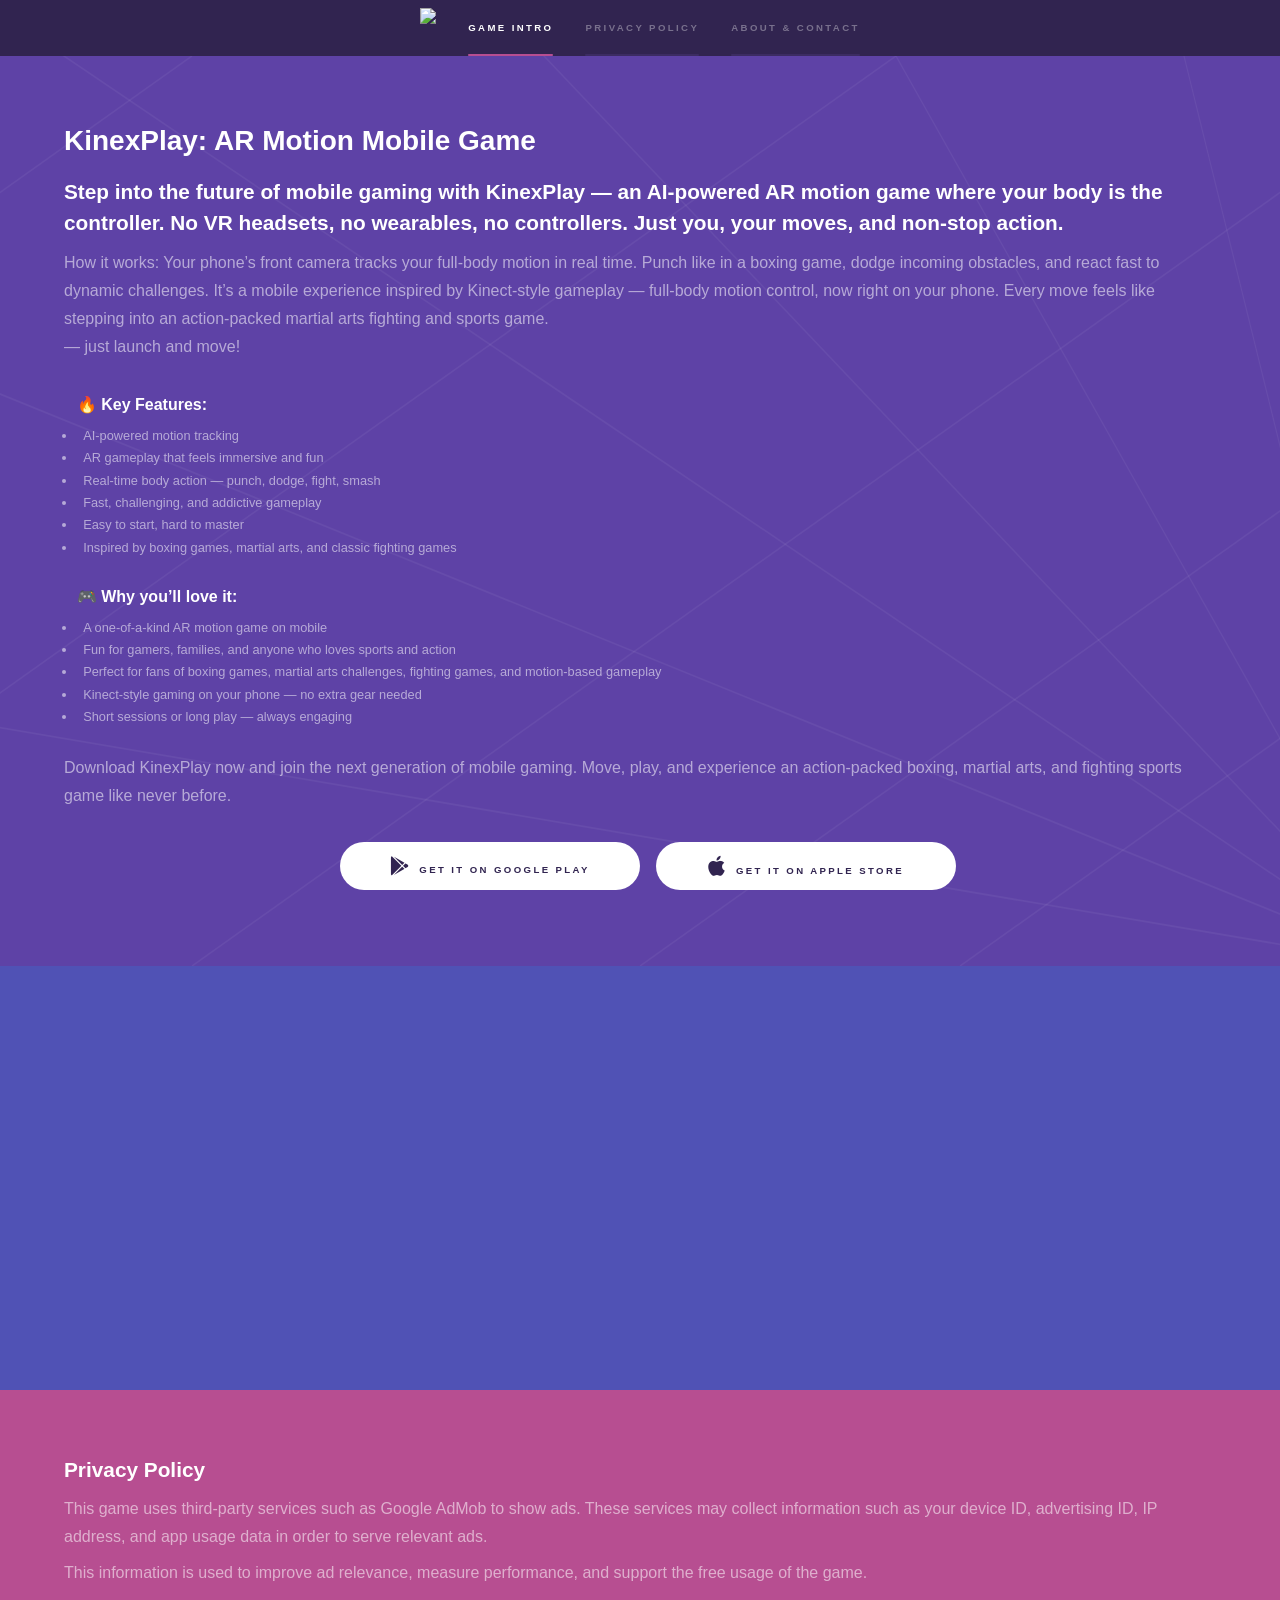
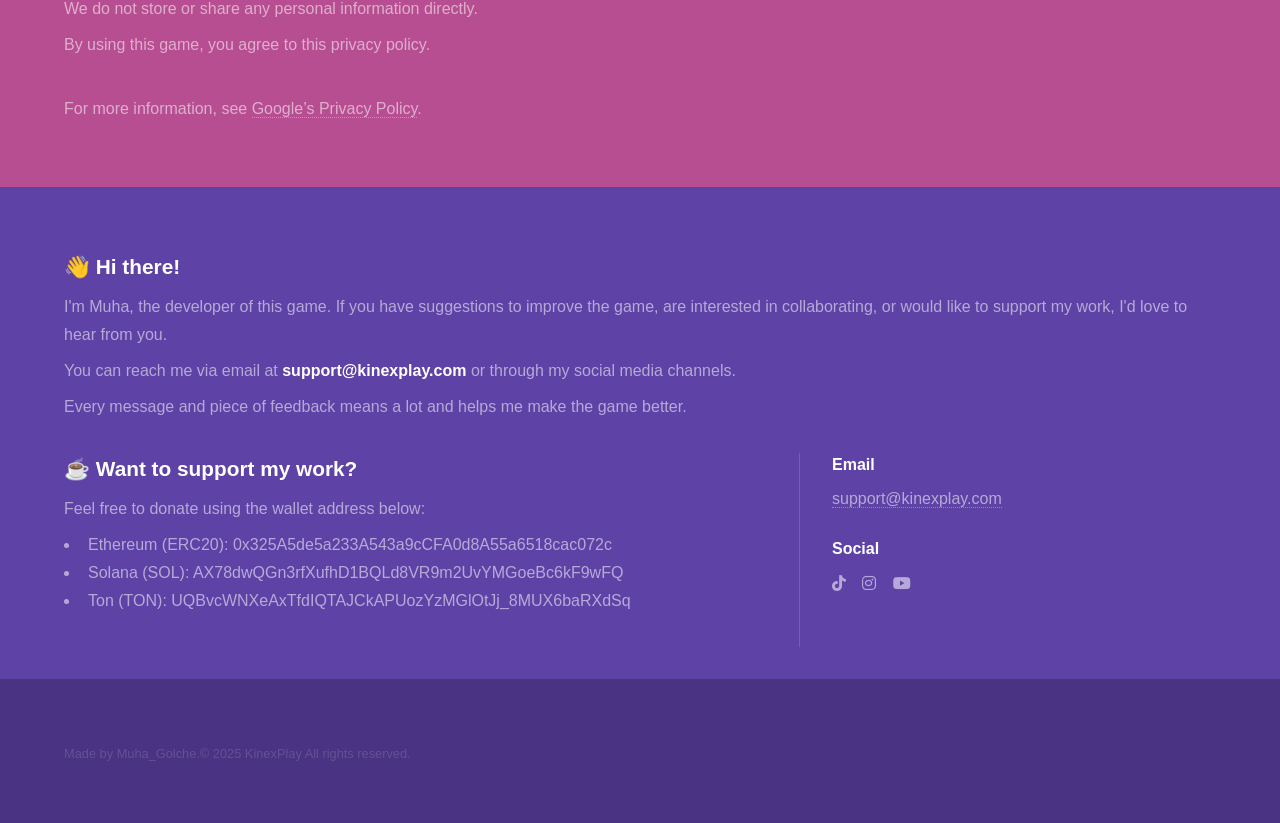
==== index.html @ c081bc47 "Add files via upload" ====
<!DOCTYPE HTML>
<!--
	Hyperspace by HTML5 UP
	html5up.net | @ajlkn
	Free for personal and commercial use under the CCA 3.0 license (html5up.net/license)
-->
<html lang="en-US">
	<head>
		<title>KinexPlay: AR Motion Mobile Game</title>
		 <meta charset="UTF-8" />
    	 <meta name="language" content="en-US" />
		 <link  rel="icon"  type="image/png"  href="./icon-96.png"  sizes="96x96" />
    <meta http-equiv="X-UA-Compatible" content="ie=edge" />
    <link rel="shortcut icon" href="./icon.ico" />
    <link rel="apple-touch-icon" href="./icon-144.png" />
    <meta
      name="viewport"
      content="minimum-scale=1, initial-scale=1, width=device-width, shrink-to-fit=no, maximum-scale=1.0, user-scalable=0"
    />
    <meta name="theme-color" content="#e5a400" />
    <meta name="msapplication-TileColor" content="#e5a400" />
	 
	 <meta name="description" content="Dodge, punch, and sweat! A body-tracking action game powered by your phone’s front camera." />
      
    <link rel="canonical" href="https://kinexplay.com" />
     
    <meta property="og:title" content="KinexPlay" />
    <meta property="og:description" content="Dodge, punch, and sweat! A body-tracking action game powered by your phone’s front camera." />
    <meta property="og:type" content="website" />
    <meta property="og:locale" content="en" />
    <meta property="og:site_name" content="KinexPlay" />
    <meta property="og:url" content="https://kinexplay.com" />
    <meta property="og:image" content="https://kinexplay.com/icon-144.png" />
    <meta name="twitter:card" content="summary" />
    <meta name="twitter:title" content="KinexPlay" />
    <meta name="twitter:description" content="Dodge, punch, and sweat! A body-tracking action game powered by your phone’s front camera." />
    <meta name="twitter:site" content="@kinexplay" />
    <meta name="twitter:image" content="https://kinexplay.com/icon-144.png" />

		<link rel="stylesheet" href="assets/css/main.css?v=333" />
		<noscript><link rel="stylesheet" href="assets/css/noscript.css" /></noscript>
	</head>
	<body>

		<!-- Sidebar -->
			<section id="sidebar">
				<div class="inner">
					<nav>
                    
						<ul>
                        	 <img src="https://kinexplay.com/icon-144.png" style="display:block;margin:8px auto;" />
							<li><a href="#intro">Game Intro</a></li>
							<li><a href="#privacy-policy">Privacy Policy</a></li>
							<li><a href="#contact">About & Contact</a></li>
						</ul>
					</nav>
				</div>
			</section>

		<!-- Wrapper -->
			<div id="wrapper">

				<!-- Intro -->
					<section id="intro" class="wrapper style1 fullscreen">
						<div class="inner">
							<h1>KinexPlay: AR Motion Mobile Game</h1>
							<h2>Step into the future of mobile gaming with KinexPlay — an AI-powered AR motion game where your body is the controller. No VR headsets, no wearables, no controllers. Just you, your moves, and non-stop action.</h2>
							<p>How it works:
Your phone’s front camera tracks your full-body motion in real time. Punch like in a boxing game, dodge incoming obstacles, and react fast to dynamic challenges. It’s a mobile experience inspired by Kinect-style gameplay — full-body motion control, now right on your phone. Every move feels like stepping into an action-packed martial arts fighting and sports game. <br/>— just launch and move!</p>

<ul class="desc">

<h3>🔥 Key Features:</h3>
										<li>AI-powered motion tracking</li>
										<li>AR gameplay that feels immersive and fun</li>
										<li>Real-time body action — punch, dodge, fight, smash</li>
										<li>Fast, challenging, and addictive gameplay</li>

<li>Easy to start, hard to master</li>
<li>Inspired by boxing games, martial arts, and classic fighting games</li>
									</ul>

                        <ul class="desc">

<h3>🎮 Why you’ll love it:</h3>
										<li>A one-of-a-kind AR motion game on mobile</li>
										<li>Fun for gamers, families, and anyone who loves sports and action</li>
										<li>Perfect for fans of boxing games, martial arts challenges, fighting games, and motion-based gameplay</li>
										<li>Kinect-style gaming on your phone — no extra gear needed</li>

<li>Short sessions or long play — always engaging</li>

									</ul>

<p>Download KinexPlay now and join the next generation of mobile gaming. Move, play, and experience an action-packed boxing, martial arts, and fighting sports game like never before.</p>
                        
                        
                        
                        
                        
							<ul class="actions">
								<li><a href="https://play.google.com/store/apps/details?id=com.kinexplay" class="button primary"><span style="font-size:1.2rem" class="icon brands fa-google-play"> </span> Get It On Google Play</a></li>
						
								<li><a href="https://apps.apple.com/app/kinex-play/id6748266180" class="button primary"><span style="font-size:1.4rem" class="icon brands fa-apple"> </span> Get It On Apple Store</a></li>
							</ul>
                        
                        
                         
						</div>
					</section>

				 	<section class="wrapper style2 ">
                     
                    <div class="inner">
                                                 <iframe width="100%" height="auto" style="min-height:300px;height:auto;border-radius:12px;display:block;max-width:570px;margin:auto;" src="https://www.youtube.com/embed/PLejllDkoEE?si=7A54K5AZK3bbK7Y2&amp;start=2" title="YouTube video player" frameborder="0" allow="accelerometer; autoplay; clipboard-write; encrypted-media; gyroscope; picture-in-picture; web-share" referrerpolicy="strict-origin-when-cross-origin" allowfullscreen></iframe>
                    </div>
                     <br/>
                  
					</section>
            
				<!-- privacy-policy -->
					<section id="privacy-policy" class="wrapper style3 ">
						<div class="inner">
							<h2>Privacy Policy</h2>
							<p class="min">This game uses third-party services such as Google AdMob to show ads. These services may collect information such as your device ID, advertising ID, IP address, and app usage data in order to serve relevant ads.</p>
							<p class="min">This information is used to improve ad relevance, measure performance, and support the free usage of the game.</p>
							<p class="min">We do not store or share any personal information directly.</p>
							<p class="min">By using this game, you agree to this privacy policy.</p>
							<br/>
							<p>For more information, see <a target="_blank" href="https://policies.google.com/privacy">Google’s Privacy Policy</a>.</p>
						</div>
					</section>

				<!-- contact -->
					<section id="contact" class="wrapper style1 ">
						<div class="inner">
							<h2>👋 Hi there!</h2>
							<p class="min">I'm Muha, the developer of this game.
								If you have suggestions to improve the game, are interested in collaborating, or would like to support my work, I'd love to hear from you.</p>
						
								<p class="min">You can reach me via email at <b>support@kinexplay.com</b> or through my social media channels.</p>
							
								<p >Every message and piece of feedback means a lot and helps me make the game better.</p>
							
 

						
								<div class="split style1">
								<section>
									<h2>☕ Want to support my work?</h2>
									<p class="min">Feel free to donate using the wallet address below:</p>
									<ul >
										<li style="word-break: break-word">Ethereum (ERC20): 0x325A5de5a233A543a9cCFA0d8A55a6518cac072c</li>
										<li style="word-break: break-word">Solana (SOL): AX78dwQGn3rfXufhD1BQLd8VR9m2UvYMGoeBc6kF9wFQ</li>
										<li style="word-break: break-word">Ton (TON): UQBvcWNXeAxTfdIQTAJCkAPUozYzMGlOtJj_8MUX6baRXdSq</li>
									</ul>
								</section>
								<section>
									<ul class="contact">
										
										<li>
											<h3>Email</h3>
											<a href="mailto:support@kinexplay.com">support@kinexplay.com</a>
										</li>
										
										<li>
											<h3>Social</h3>
											<ul class="icons">
												<li><a href="https://tiktok.com/@kinexplay" class="icon brands fa-tiktok"><span class="label">Tiktok</span></a></li>
												<li><a href="https://instagram.com/kinexplay" class="icon brands fa-instagram"><span class="label">Instagram</span></a></li>
												<li><a href="https://www.youtube.com/@KinexPlayGame" class="icon brands fa-youtube"><span class="label">Youtube</span></a></li>
											</ul>
										</li>
									</ul>
								</section>
							</div>
						</div>
					</section>

			</div>

		<!-- Footer -->
			<footer id="footer" class="wrapper style1-alt">
				<div class="inner">
					<ul class="menu">
						<li>Made by Muha_Golche.&copy; 2025 KinexPlay All rights reserved.</li></li>
					</ul>
				</div>
			</footer>

		<!-- Scripts -->
			<script src="assets/js/jquery.min.js"></script>
			<script src="assets/js/jquery.scrollex.min.js"></script>
			<script src="assets/js/jquery.scrolly.min.js"></script>
			<script src="assets/js/browser.min.js"></script>
			<script src="assets/js/breakpoints.min.js"></script>
			<script src="assets/js/util.js"></script>
			<script src="assets/js/main.js"></script>

	</body>
</html>
---- assets/css/main.css ----
@import url(fontawesome-all.min.css?v=2);

/*
	Hyperspace by HTML5 UP
	html5up.net | @ajlkn
	Free for personal and commercial use under the CCA 3.0 license (html5up.net/license)
*/

html, body, div, span, applet, object,
iframe, h1, h2, h3, h4, h5, h6, p, blockquote,
pre, a, abbr, acronym, address, big, cite,
code, del, dfn, em, img, ins, kbd, q, s, samp,
small, strike, strong, sub, sup, tt, var, b,
u, i, center, dl, dt, dd, ol, ul, li, fieldset,
form, label, legend, table, caption, tbody,
tfoot, thead, tr, th, td, article, aside,
canvas, details, embed, figure, figcaption,
footer, header, hgroup, menu, nav, output, ruby,
section, summary, time, mark, audio, video {
	margin: 0;
	padding: 0;
	border: 0;
	font-size: 100%;
	font: inherit;
	vertical-align: baseline;}

article, aside, details, figcaption, figure,
footer, header, hgroup, menu, nav, section {
	display: block;}

body {
	line-height: 1;
}

ol, ul {
	list-style: none;
}
blockquote, q {
	quotes: none;
}

	blockquote:before, blockquote:after, q:before, q:after {
		content: '';
		content: none;
	}

table {
	border-collapse: collapse;
	border-spacing: 0;
}

body {
	-webkit-text-size-adjust: none;
}

mark {
	background-color: transparent;
	color: inherit;
}

input::-moz-focus-inner {
	border: 0;
	padding: 0;
}

input, select, textarea {
	-moz-appearance: none;
	-webkit-appearance: none;
	-ms-appearance: none;
	appearance: none;
}

/* Basic */

	@-ms-viewport {
		width: device-width;
	}

	body {
		-ms-overflow-style: scrollbar;
	}

	@media screen and (max-width: 480px) {

		html, body {
			min-width: 320px;
		}

	}

	html {
		box-sizing: border-box;
	}

	*, *:before, *:after {
		box-sizing: inherit;
	}

	body {
		background: #312450;
	}

		body.is-preload *, body.is-preload *:before, body.is-preload *:after {
			-moz-animation: none !important;
			-webkit-animation: none !important;
			-ms-animation: none !important;
			animation: none !important;
			-moz-transition: none !important;
			-webkit-transition: none !important;
			-ms-transition: none !important;
			transition: none !important;
		}

/* Type */

	body, input, select, textarea {
		color: rgba(255, 255, 255, 0.55);
		font-family: Arial, Helvetica, sans-serif;
		font-size: 16.5pt;
		font-weight: normal;
		line-height: 1.75;
	}

    .desc {
        font-size: .8rem;
    }

		@media screen and (max-width: 1680px) {

			body, input, select, textarea {
				font-size: 13pt;
			}

		}

		@media screen and (max-width: 1280px) {

			body, input, select, textarea {
				font-size: 12pt;
			}

		}

		@media screen and (max-width: 360px) {

			body, input, select, textarea {
				font-size: 11pt;
			}

		}

	a {
		-moz-transition: color 0.2s ease, border-bottom-color 0.2s ease;
		-webkit-transition: color 0.2s ease, border-bottom-color 0.2s ease;
		-ms-transition: color 0.2s ease, border-bottom-color 0.2s ease;
		transition: color 0.2s ease, border-bottom-color 0.2s ease;
		border-bottom: dotted 1px rgba(255, 255, 255, 0.35);
		color: inherit;
		text-decoration: none;
	}

		a:hover {
			border-bottom-color: transparent;
			color: #ffffff;
		}

	strong, b {
		color: #ffffff;
		font-weight: bold;
	}

	em, i {
		font-style: italic;
	}

	p {
		margin: 0 0 2em 0;
	}
	.min {
		margin: 0 0 0.5em 0 !important;
	}
	h1, h2, h3, h4, h5, h6 {
		color: #ffffff;
		font-weight: bold;
		line-height: 1.5;
		margin: 0 0 0.5em 0;
	}

		h1 a, h2 a, h3 a, h4 a, h5 a, h6 a {
			color: inherit;
			text-decoration: none;
		}

	h1 {
		font-size: 1.75rem;
	}

		h1.major {
			margin: 0 0 1.3em 0;
			position: relative;
			padding-bottom: 0.35em;
		}

			h1.major:after {
				background-image: -moz-linear-gradient(to right, #5e42a6, #b74e91);
				background-image: -webkit-linear-gradient(to right, #5e42a6, #b74e91);
				background-image: -ms-linear-gradient(to right, #5e42a6, #b74e91);
				background-image: linear-gradient(to right, #5e42a6, #b74e91);
				-moz-transition: max-width 0.2s ease;
				-webkit-transition: max-width 0.2s ease;
				-ms-transition: max-width 0.2s ease;
				transition: max-width 0.2s ease;
				border-radius: 0.2em;
				bottom: 0;
				content: '';
				height: 0.05em;
				position: absolute;
				right: 0;
				width: 100%;
			}

	h2 {
		font-size: 1.3rem;
	}

	h3 {
		font-size: 1rem;
	}

	h4 {
		font-size: 1rem;
	}

	h5 {
		font-size: 0.8rem;
	}

	h6 {
		font-size: 0.6rem;
	}

	@media screen and (max-width: 736px) {

		h1 {
			font-size: 1.5rem;
		}

		h2 {
			font-size: 1.1rem;
		}

		h3 {
			font-size: 1rem;
		}

		h4 {
			font-size: 0.8rem;
		}

		h5 {
			font-size: 0.6rem;
		}

		h6 {
			font-size: 0.6rem;
		}

	}

	sub {
		font-size: 0.8em;
		position: relative;
		top: 0.5em;
	}

	sup {
		font-size: 0.8em;
		position: relative;
		top: -0.5em;
	}

	blockquote {
		border-left: solid 4px rgba(255, 255, 255, 0.15);
		font-style: italic;
		margin: 0 0 2em 0;
		padding: 0.5em 0 0.5em 2em;
	}

	code {
		background: rgba(255, 255, 255, 0.05);
		border-radius: 0.25em;
		border: solid 1px rgba(255, 255, 255, 0.15);
		font-family: "Courier New", monospace;
		font-size: 0.9em;
		margin: 0 0.25em;
		padding: 0.25em 0.65em;
	}

	pre {
		-webkit-overflow-scrolling: touch;
		font-family: "Courier New", monospace;
		font-size: 0.9em;
		margin: 0 0 2em 0;
	}

		pre code {
			display: block;
			line-height: 1.75em;
			padding: 1em 1.5em;
			overflow-x: auto;
		}

	hr {
		border: 0;
		border-bottom: solid 1px rgba(255, 255, 255, 0.15);
		margin: 2em 0;
	}

		hr.major {
			margin: 3em 0;
		}

	.align-left {
		text-align: left;
	}

	.align-center {
		text-align: center;
	}

	.align-right {
		text-align: right;
	}

/* Row */

	.row {
		display: flex;
		flex-wrap: wrap;
		box-sizing: border-box;
		align-items: stretch;
	}

		.row > * {
			box-sizing: border-box;
		}

		.row.gtr-uniform > * > :last-child {
			margin-bottom: 0;
		}

		.row.aln-left {
			justify-content: flex-start;
		}

		.row.aln-center {
			justify-content: center;
		}

		.row.aln-right {
			justify-content: flex-end;
		}

		.row.aln-top {
			align-items: flex-start;
		}

		.row.aln-middle {
			align-items: center;
		}

		.row.aln-bottom {
			align-items: flex-end;
		}

		.row > .imp {
			order: -1;
		}

		.row > .col-1 {
			width: 8.33333%;
		}

		.row > .off-1 {
			margin-left: 8.33333%;
		}

		.row > .col-2 {
			width: 16.66667%;
		}

		.row > .off-2 {
			margin-left: 16.66667%;
		}

		.row > .col-3 {
			width: 25%;
		}

		.row > .off-3 {
			margin-left: 25%;
		}

		.row > .col-4 {
			width: 33.33333%;
		}

		.row > .off-4 {
			margin-left: 33.33333%;
		}

		.row > .col-5 {
			width: 41.66667%;
		}

		.row > .off-5 {
			margin-left: 41.66667%;
		}

		.row > .col-6 {
			width: 50%;
		}

		.row > .off-6 {
			margin-left: 50%;
		}

		.row > .col-7 {
			width: 58.33333%;
		}

		.row > .off-7 {
			margin-left: 58.33333%;
		}

		.row > .col-8 {
			width: 66.66667%;
		}

		.row > .off-8 {
			margin-left: 66.66667%;
		}

		.row > .col-9 {
			width: 75%;
		}

		.row > .off-9 {
			margin-left: 75%;
		}

		.row > .col-10 {
			width: 83.33333%;
		}

		.row > .off-10 {
			margin-left: 83.33333%;
		}

		.row > .col-11 {
			width: 91.66667%;
		}

		.row > .off-11 {
			margin-left: 91.66667%;
		}

		.row > .col-12 {
			width: 100%;
		}

		.row > .off-12 {
			margin-left: 100%;
		}

		.row.gtr-0 {
			margin-top: 0;
			margin-left: 0em;
		}

			.row.gtr-0 > * {
				padding: 0 0 0 0em;
			}

			.row.gtr-0.gtr-uniform {
				margin-top: 0em;
			}

				.row.gtr-0.gtr-uniform > * {
					padding-top: 0em;
				}

		.row.gtr-25 {
			margin-top: 0;
			margin-left: -0.375em;
		}

			.row.gtr-25 > * {
				padding: 0 0 0 0.375em;
			}

			.row.gtr-25.gtr-uniform {
				margin-top: -0.375em;
			}

				.row.gtr-25.gtr-uniform > * {
					padding-top: 0.375em;
				}

		.row.gtr-50 {
			margin-top: 0;
			margin-left: -0.75em;
		}

			.row.gtr-50 > * {
				padding: 0 0 0 0.75em;
			}

			.row.gtr-50.gtr-uniform {
				margin-top: -0.75em;
			}

				.row.gtr-50.gtr-uniform > * {
					padding-top: 0.75em;
				}

		.row {
			margin-top: 0;
			margin-left: -1.5em;
		}

			.row > * {
				padding: 0 0 0 1.5em;
			}

			.row.gtr-uniform {
				margin-top: -1.5em;
			}

				.row.gtr-uniform > * {
					padding-top: 1.5em;
				}

		.row.gtr-150 {
			margin-top: 0;
			margin-left: -2.25em;
		}

			.row.gtr-150 > * {
				padding: 0 0 0 2.25em;
			}

			.row.gtr-150.gtr-uniform {
				margin-top: -2.25em;
			}

				.row.gtr-150.gtr-uniform > * {
					padding-top: 2.25em;
				}

		.row.gtr-200 {
			margin-top: 0;
			margin-left: -3em;
		}

			.row.gtr-200 > * {
				padding: 0 0 0 3em;
			}

			.row.gtr-200.gtr-uniform {
				margin-top: -3em;
			}

				.row.gtr-200.gtr-uniform > * {
					padding-top: 3em;
				}

		@media screen and (max-width: 1680px) {

			.row {
				display: flex;
				flex-wrap: wrap;
				box-sizing: border-box;
				align-items: stretch;
			}

				.row > * {
					box-sizing: border-box;
				}

				.row.gtr-uniform > * > :last-child {
					margin-bottom: 0;
				}

				.row.aln-left {
					justify-content: flex-start;
				}

				.row.aln-center {
					justify-content: center;
				}

				.row.aln-right {
					justify-content: flex-end;
				}

				.row.aln-top {
					align-items: flex-start;
				}

				.row.aln-middle {
					align-items: center;
				}

				.row.aln-bottom {
					align-items: flex-end;
				}

				.row > .imp-xlarge {
					order: -1;
				}

				.row > .col-1-xlarge {
					width: 8.33333%;
				}

				.row > .off-1-xlarge {
					margin-left: 8.33333%;
				}

				.row > .col-2-xlarge {
					width: 16.66667%;
				}

				.row > .off-2-xlarge {
					margin-left: 16.66667%;
				}

				.row > .col-3-xlarge {
					width: 25%;
				}

				.row > .off-3-xlarge {
					margin-left: 25%;
				}

				.row > .col-4-xlarge {
					width: 33.33333%;
				}

				.row > .off-4-xlarge {
					margin-left: 33.33333%;
				}

				.row > .col-5-xlarge {
					width: 41.66667%;
				}

				.row > .off-5-xlarge {
					margin-left: 41.66667%;
				}

				.row > .col-6-xlarge {
					width: 50%;
				}

				.row > .off-6-xlarge {
					margin-left: 50%;
				}

				.row > .col-7-xlarge {
					width: 58.33333%;
				}

				.row > .off-7-xlarge {
					margin-left: 58.33333%;
				}

				.row > .col-8-xlarge {
					width: 66.66667%;
				}

				.row > .off-8-xlarge {
					margin-left: 66.66667%;
				}

				.row > .col-9-xlarge {
					width: 75%;
				}

				.row > .off-9-xlarge {
					margin-left: 75%;
				}

				.row > .col-10-xlarge {
					width: 83.33333%;
				}

				.row > .off-10-xlarge {
					margin-left: 83.33333%;
				}

				.row > .col-11-xlarge {
					width: 91.66667%;
				}

				.row > .off-11-xlarge {
					margin-left: 91.66667%;
				}

				.row > .col-12-xlarge {
					width: 100%;
				}

				.row > .off-12-xlarge {
					margin-left: 100%;
				}

				.row.gtr-0 {
					margin-top: 0;
					margin-left: 0em;
				}

					.row.gtr-0 > * {
						padding: 0 0 0 0em;
					}

					.row.gtr-0.gtr-uniform {
						margin-top: 0em;
					}

						.row.gtr-0.gtr-uniform > * {
							padding-top: 0em;
						}

				.row.gtr-25 {
					margin-top: 0;
					margin-left: -0.375em;
				}

					.row.gtr-25 > * {
						padding: 0 0 0 0.375em;
					}

					.row.gtr-25.gtr-uniform {
						margin-top: -0.375em;
					}

						.row.gtr-25.gtr-uniform > * {
							padding-top: 0.375em;
						}

				.row.gtr-50 {
					margin-top: 0;
					margin-left: -0.75em;
				}

					.row.gtr-50 > * {
						padding: 0 0 0 0.75em;
					}

					.row.gtr-50.gtr-uniform {
						margin-top: -0.75em;
					}

						.row.gtr-50.gtr-uniform > * {
							padding-top: 0.75em;
						}

				.row {
					margin-top: 0;
					margin-left: -1.5em;
				}

					.row > * {
						padding: 0 0 0 1.5em;
					}

					.row.gtr-uniform {
						margin-top: -1.5em;
					}

						.row.gtr-uniform > * {
							padding-top: 1.5em;
						}

				.row.gtr-150 {
					margin-top: 0;
					margin-left: -2.25em;
				}

					.row.gtr-150 > * {
						padding: 0 0 0 2.25em;
					}

					.row.gtr-150.gtr-uniform {
						margin-top: -2.25em;
					}

						.row.gtr-150.gtr-uniform > * {
							padding-top: 2.25em;
						}

				.row.gtr-200 {
					margin-top: 0;
					margin-left: -3em;
				}

					.row.gtr-200 > * {
						padding: 0 0 0 3em;
					}

					.row.gtr-200.gtr-uniform {
						margin-top: -3em;
					}

						.row.gtr-200.gtr-uniform > * {
							padding-top: 3em;
						}

		}

		@media screen and (max-width: 1280px) {

			.row {
				display: flex;
				flex-wrap: wrap;
				box-sizing: border-box;
				align-items: stretch;
			}

				.row > * {
					box-sizing: border-box;
				}

				.row.gtr-uniform > * > :last-child {
					margin-bottom: 0;
				}

				.row.aln-left {
					justify-content: flex-start;
				}

				.row.aln-center {
					justify-content: center;
				}

				.row.aln-right {
					justify-content: flex-end;
				}

				.row.aln-top {
					align-items: flex-start;
				}

				.row.aln-middle {
					align-items: center;
				}

				.row.aln-bottom {
					align-items: flex-end;
				}

				.row > .imp-large {
					order: -1;
				}

				.row > .col-1-large {
					width: 8.33333%;
				}

				.row > .off-1-large {
					margin-left: 8.33333%;
				}

				.row > .col-2-large {
					width: 16.66667%;
				}

				.row > .off-2-large {
					margin-left: 16.66667%;
				}

				.row > .col-3-large {
					width: 25%;
				}

				.row > .off-3-large {
					margin-left: 25%;
				}

				.row > .col-4-large {
					width: 33.33333%;
				}

				.row > .off-4-large {
					margin-left: 33.33333%;
				}

				.row > .col-5-large {
					width: 41.66667%;
				}

				.row > .off-5-large {
					margin-left: 41.66667%;
				}

				.row > .col-6-large {
					width: 50%;
				}

				.row > .off-6-large {
					margin-left: 50%;
				}

				.row > .col-7-large {
					width: 58.33333%;
				}

				.row > .off-7-large {
					margin-left: 58.33333%;
				}

				.row > .col-8-large {
					width: 66.66667%;
				}

				.row > .off-8-large {
					margin-left: 66.66667%;
				}

				.row > .col-9-large {
					width: 75%;
				}

				.row > .off-9-large {
					margin-left: 75%;
				}

				.row > .col-10-large {
					width: 83.33333%;
				}

				.row > .off-10-large {
					margin-left: 83.33333%;
				}

				.row > .col-11-large {
					width: 91.66667%;
				}

				.row > .off-11-large {
					margin-left: 91.66667%;
				}

				.row > .col-12-large {
					width: 100%;
				}

				.row > .off-12-large {
					margin-left: 100%;
				}

				.row.gtr-0 {
					margin-top: 0;
					margin-left: 0em;
				}

					.row.gtr-0 > * {
						padding: 0 0 0 0em;
					}

					.row.gtr-0.gtr-uniform {
						margin-top: 0em;
					}

						.row.gtr-0.gtr-uniform > * {
							padding-top: 0em;
						}

				.row.gtr-25 {
					margin-top: 0;
					margin-left: -0.375em;
				}

					.row.gtr-25 > * {
						padding: 0 0 0 0.375em;
					}

					.row.gtr-25.gtr-uniform {
						margin-top: -0.375em;
					}

						.row.gtr-25.gtr-uniform > * {
							padding-top: 0.375em;
						}

				.row.gtr-50 {
					margin-top: 0;
					margin-left: -0.75em;
				}

					.row.gtr-50 > * {
						padding: 0 0 0 0.75em;
					}

					.row.gtr-50.gtr-uniform {
						margin-top: -0.75em;
					}

						.row.gtr-50.gtr-uniform > * {
							padding-top: 0.75em;
						}

				.row {
					margin-top: 0;
					margin-left: -1.5em;
				}

					.row > * {
						padding: 0 0 0 1.5em;
					}

					.row.gtr-uniform {
						margin-top: -1.5em;
					}

						.row.gtr-uniform > * {
							padding-top: 1.5em;
						}

				.row.gtr-150 {
					margin-top: 0;
					margin-left: -2.25em;
				}

					.row.gtr-150 > * {
						padding: 0 0 0 2.25em;
					}

					.row.gtr-150.gtr-uniform {
						margin-top: -2.25em;
					}

						.row.gtr-150.gtr-uniform > * {
							padding-top: 2.25em;
						}

				.row.gtr-200 {
					margin-top: 0;
					margin-left: -3em;
				}

					.row.gtr-200 > * {
						padding: 0 0 0 3em;
					}

					.row.gtr-200.gtr-uniform {
						margin-top: -3em;
					}

						.row.gtr-200.gtr-uniform > * {
							padding-top: 3em;
						}

		}

		@media screen and (max-width: 980px) {

			.row {
				display: flex;
				flex-wrap: wrap;
				box-sizing: border-box;
				align-items: stretch;
			}

				.row > * {
					box-sizing: border-box;
				}

				.row.gtr-uniform > * > :last-child {
					margin-bottom: 0;
				}

				.row.aln-left {
					justify-content: flex-start;
				}

				.row.aln-center {
					justify-content: center;
				}

				.row.aln-right {
					justify-content: flex-end;
				}

				.row.aln-top {
					align-items: flex-start;
				}

				.row.aln-middle {
					align-items: center;
				}

				.row.aln-bottom {
					align-items: flex-end;
				}

				.row > .imp-medium {
					order: -1;
				}

				.row > .col-1-medium {
					width: 8.33333%;
				}

				.row > .off-1-medium {
					margin-left: 8.33333%;
				}

				.row > .col-2-medium {
					width: 16.66667%;
				}

				.row > .off-2-medium {
					margin-left: 16.66667%;
				}

				.row > .col-3-medium {
					width: 25%;
				}

				.row > .off-3-medium {
					margin-left: 25%;
				}

				.row > .col-4-medium {
					width: 33.33333%;
				}

				.row > .off-4-medium {
					margin-left: 33.33333%;
				}

				.row > .col-5-medium {
					width: 41.66667%;
				}

				.row > .off-5-medium {
					margin-left: 41.66667%;
				}

				.row > .col-6-medium {
					width: 50%;
				}

				.row > .off-6-medium {
					margin-left: 50%;
				}

				.row > .col-7-medium {
					width: 58.33333%;
				}

				.row > .off-7-medium {
					margin-left: 58.33333%;
				}

				.row > .col-8-medium {
					width: 66.66667%;
				}

				.row > .off-8-medium {
					margin-left: 66.66667%;
				}

				.row > .col-9-medium {
					width: 75%;
				}

				.row > .off-9-medium {
					margin-left: 75%;
				}

				.row > .col-10-medium {
					width: 83.33333%;
				}

				.row > .off-10-medium {
					margin-left: 83.33333%;
				}

				.row > .col-11-medium {
					width: 91.66667%;
				}

				.row > .off-11-medium {
					margin-left: 91.66667%;
				}

				.row > .col-12-medium {
					width: 100%;
				}

				.row > .off-12-medium {
					margin-left: 100%;
				}

				.row.gtr-0 {
					margin-top: 0;
					margin-left: 0em;
				}

					.row.gtr-0 > * {
						padding: 0 0 0 0em;
					}

					.row.gtr-0.gtr-uniform {
						margin-top: 0em;
					}

						.row.gtr-0.gtr-uniform > * {
							padding-top: 0em;
						}

				.row.gtr-25 {
					margin-top: 0;
					margin-left: -0.375em;
				}

					.row.gtr-25 > * {
						padding: 0 0 0 0.375em;
					}

					.row.gtr-25.gtr-uniform {
						margin-top: -0.375em;
					}

						.row.gtr-25.gtr-uniform > * {
							padding-top: 0.375em;
						}

				.row.gtr-50 {
					margin-top: 0;
					margin-left: -0.75em;
				}

					.row.gtr-50 > * {
						padding: 0 0 0 0.75em;
					}

					.row.gtr-50.gtr-uniform {
						margin-top: -0.75em;
					}

						.row.gtr-50.gtr-uniform > * {
							padding-top: 0.75em;
						}

				.row {
					margin-top: 0;
					margin-left: -1.5em;
				}

					.row > * {
						padding: 0 0 0 1.5em;
					}

					.row.gtr-uniform {
						margin-top: -1.5em;
					}

						.row.gtr-uniform > * {
							padding-top: 1.5em;
						}

				.row.gtr-150 {
					margin-top: 0;
					margin-left: -2.25em;
				}

					.row.gtr-150 > * {
						padding: 0 0 0 2.25em;
					}

					.row.gtr-150.gtr-uniform {
						margin-top: -2.25em;
					}

						.row.gtr-150.gtr-uniform > * {
							padding-top: 2.25em;
						}

				.row.gtr-200 {
					margin-top: 0;
					margin-left: -3em;
				}

					.row.gtr-200 > * {
						padding: 0 0 0 3em;
					}

					.row.gtr-200.gtr-uniform {
						margin-top: -3em;
					}

						.row.gtr-200.gtr-uniform > * {
							padding-top: 3em;
						}

		}

		@media screen and (max-width: 736px) {

			.row {
				display: flex;
				flex-wrap: wrap;
				box-sizing: border-box;
				align-items: stretch;
			}

				.row > * {
					box-sizing: border-box;
				}

				.row.gtr-uniform > * > :last-child {
					margin-bottom: 0;
				}

				.row.aln-left {
					justify-content: flex-start;
				}

				.row.aln-center {
					justify-content: center;
				}

				.row.aln-right {
					justify-content: flex-end;
				}

				.row.aln-top {
					align-items: flex-start;
				}

				.row.aln-middle {
					align-items: center;
				}

				.row.aln-bottom {
					align-items: flex-end;
				}

				.row > .imp-small {
					order: -1;
				}

				.row > .col-1-small {
					width: 8.33333%;
				}

				.row > .off-1-small {
					margin-left: 8.33333%;
				}

				.row > .col-2-small {
					width: 16.66667%;
				}

				.row > .off-2-small {
					margin-left: 16.66667%;
				}

				.row > .col-3-small {
					width: 25%;
				}

				.row > .off-3-small {
					margin-left: 25%;
				}

				.row > .col-4-small {
					width: 33.33333%;
				}

				.row > .off-4-small {
					margin-left: 33.33333%;
				}

				.row > .col-5-small {
					width: 41.66667%;
				}

				.row > .off-5-small {
					margin-left: 41.66667%;
				}

				.row > .col-6-small {
					width: 50%;
				}

				.row > .off-6-small {
					margin-left: 50%;
				}

				.row > .col-7-small {
					width: 58.33333%;
				}

				.row > .off-7-small {
					margin-left: 58.33333%;
				}

				.row > .col-8-small {
					width: 66.66667%;
				}

				.row > .off-8-small {
					margin-left: 66.66667%;
				}

				.row > .col-9-small {
					width: 75%;
				}

				.row > .off-9-small {
					margin-left: 75%;
				}

				.row > .col-10-small {
					width: 83.33333%;
				}

				.row > .off-10-small {
					margin-left: 83.33333%;
				}

				.row > .col-11-small {
					width: 91.66667%;
				}

				.row > .off-11-small {
					margin-left: 91.66667%;
				}

				.row > .col-12-small {
					width: 100%;
				}

				.row > .off-12-small {
					margin-left: 100%;
				}

				.row.gtr-0 {
					margin-top: 0;
					margin-left: 0em;
				}

					.row.gtr-0 > * {
						padding: 0 0 0 0em;
					}

					.row.gtr-0.gtr-uniform {
						margin-top: 0em;
					}

						.row.gtr-0.gtr-uniform > * {
							padding-top: 0em;
						}

				.row.gtr-25 {
					margin-top: 0;
					margin-left: -0.375em;
				}

					.row.gtr-25 > * {
						padding: 0 0 0 0.375em;
					}

					.row.gtr-25.gtr-uniform {
						margin-top: -0.375em;
					}

						.row.gtr-25.gtr-uniform > * {
							padding-top: 0.375em;
						}

				.row.gtr-50 {
					margin-top: 0;
					margin-left: -0.75em;
				}

					.row.gtr-50 > * {
						padding: 0 0 0 0.75em;
					}

					.row.gtr-50.gtr-uniform {
						margin-top: -0.75em;
					}

						.row.gtr-50.gtr-uniform > * {
							padding-top: 0.75em;
						}

				.row {
					margin-top: 0;
					margin-left: -1.5em;
				}

					.row > * {
						padding: 0 0 0 1.5em;
					}

					.row.gtr-uniform {
						margin-top: -1.5em;
					}

						.row.gtr-uniform > * {
							padding-top: 1.5em;
						}

				.row.gtr-150 {
					margin-top: 0;
					margin-left: -2.25em;
				}

					.row.gtr-150 > * {
						padding: 0 0 0 2.25em;
					}

					.row.gtr-150.gtr-uniform {
						margin-top: -2.25em;
					}

						.row.gtr-150.gtr-uniform > * {
							padding-top: 2.25em;
						}

				.row.gtr-200 {
					margin-top: 0;
					margin-left: -3em;
				}

					.row.gtr-200 > * {
						padding: 0 0 0 3em;
					}

					.row.gtr-200.gtr-uniform {
						margin-top: -3em;
					}

						.row.gtr-200.gtr-uniform > * {
							padding-top: 3em;
						}

		}

		@media screen and (max-width: 480px) {

			.row {
				display: flex;
				flex-wrap: wrap;
				box-sizing: border-box;
				align-items: stretch;
			}

				.row > * {
					box-sizing: border-box;
				}

				.row.gtr-uniform > * > :last-child {
					margin-bottom: 0;
				}

				.row.aln-left {
					justify-content: flex-start;
				}

				.row.aln-center {
					justify-content: center;
				}

				.row.aln-right {
					justify-content: flex-end;
				}

				.row.aln-top {
					align-items: flex-start;
				}

				.row.aln-middle {
					align-items: center;
				}

				.row.aln-bottom {
					align-items: flex-end;
				}

				.row > .imp-xsmall {
					order: -1;
				}

				.row > .col-1-xsmall {
					width: 8.33333%;
				}

				.row > .off-1-xsmall {
					margin-left: 8.33333%;
				}

				.row > .col-2-xsmall {
					width: 16.66667%;
				}

				.row > .off-2-xsmall {
					margin-left: 16.66667%;
				}

				.row > .col-3-xsmall {
					width: 25%;
				}

				.row > .off-3-xsmall {
					margin-left: 25%;
				}

				.row > .col-4-xsmall {
					width: 33.33333%;
				}

				.row > .off-4-xsmall {
					margin-left: 33.33333%;
				}

				.row > .col-5-xsmall {
					width: 41.66667%;
				}

				.row > .off-5-xsmall {
					margin-left: 41.66667%;
				}

				.row > .col-6-xsmall {
					width: 50%;
				}

				.row > .off-6-xsmall {
					margin-left: 50%;
				}

				.row > .col-7-xsmall {
					width: 58.33333%;
				}

				.row > .off-7-xsmall {
					margin-left: 58.33333%;
				}

				.row > .col-8-xsmall {
					width: 66.66667%;
				}

				.row > .off-8-xsmall {
					margin-left: 66.66667%;
				}

				.row > .col-9-xsmall {
					width: 75%;
				}

				.row > .off-9-xsmall {
					margin-left: 75%;
				}

				.row > .col-10-xsmall {
					width: 83.33333%;
				}

				.row > .off-10-xsmall {
					margin-left: 83.33333%;
				}

				.row > .col-11-xsmall {
					width: 91.66667%;
				}

				.row > .off-11-xsmall {
					margin-left: 91.66667%;
				}

				.row > .col-12-xsmall {
					width: 100%;
				}

				.row > .off-12-xsmall {
					margin-left: 100%;
				}

				.row.gtr-0 {
					margin-top: 0;
					margin-left: 0em;
				}

					.row.gtr-0 > * {
						padding: 0 0 0 0em;
					}

					.row.gtr-0.gtr-uniform {
						margin-top: 0em;
					}

						.row.gtr-0.gtr-uniform > * {
							padding-top: 0em;
						}

				.row.gtr-25 {
					margin-top: 0;
					margin-left: -0.375em;
				}

					.row.gtr-25 > * {
						padding: 0 0 0 0.375em;
					}

					.row.gtr-25.gtr-uniform {
						margin-top: -0.375em;
					}

						.row.gtr-25.gtr-uniform > * {
							padding-top: 0.375em;
						}

				.row.gtr-50 {
					margin-top: 0;
					margin-left: -0.75em;
				}

					.row.gtr-50 > * {
						padding: 0 0 0 0.75em;
					}

					.row.gtr-50.gtr-uniform {
						margin-top: -0.75em;
					}

						.row.gtr-50.gtr-uniform > * {
							padding-top: 0.75em;
						}

				.row {
					margin-top: 0;
					margin-left: -1.5em;
				}

					.row > * {
						padding: 0 0 0 1.5em;
					}

					.row.gtr-uniform {
						margin-top: -1.5em;
					}

						.row.gtr-uniform > * {
							padding-top: 1.5em;
						}

				.row.gtr-150 {
					margin-top: 0;
					margin-left: -2.25em;
				}

					.row.gtr-150 > * {
						padding: 0 0 0 2.25em;
					}

					.row.gtr-150.gtr-uniform {
						margin-top: -2.25em;
					}

						.row.gtr-150.gtr-uniform > * {
							padding-top: 2.25em;
						}

				.row.gtr-200 {
					margin-top: 0;
					margin-left: -3em;
				}

					.row.gtr-200 > * {
						padding: 0 0 0 3em;
					}

					.row.gtr-200.gtr-uniform {
						margin-top: -3em;
					}

						.row.gtr-200.gtr-uniform > * {
							padding-top: 3em;
						}

		}

/* Box */

	.box {
		border-radius: 0.25em;
		border: solid 1px rgba(255, 255, 255, 0.15);
		margin-bottom: 2em;
		padding: 1.5em;
	}

		.box > :last-child,
		.box > :last-child > :last-child,
		.box > :last-child > :last-child > :last-child {
			margin-bottom: 0;
		}

		.box.alt {
			border: 0;
			border-radius: 0;
			padding: 0;
		}

/* Button */

	input[type="submit"],
	input[type="reset"],
	input[type="button"],
	button,
	.button {
		-moz-appearance: none;
		-webkit-appearance: none;
		-ms-appearance: none;
		appearance: none;
		-moz-transition: border-color 0.2s ease;
		-webkit-transition: border-color 0.2s ease;
		-ms-transition: border-color 0.2s ease;
		transition: border-color 0.2s ease;
		background-color: #fff;
		border: solid 1px !important;
		border-color: rgba(255, 255, 255, 0.15) !important;
		border-radius: 3em;
		color: rgb(88,70,159) !important;	
		cursor: pointer;
		display: inline-block;
		font-size: 0.6em;
		font-weight: bold;
		height: calc(4.75em + 2px);
		letter-spacing: 0.25em;
		line-height: 4.75em;
		outline: 0;
		padding: 0 3.75em;
		position: relative;
		text-align: center;
		text-decoration: none;
		text-transform: uppercase;
		white-space: nowrap;
        margin-bottom: 12px;
        min-width: 300px;
	}

		input[type="submit"]:after,
		input[type="reset"]:after,
		input[type="button"]:after,
		button:after,
		.button:after {
			-moz-transform: scale(0.25);
			-webkit-transform: scale(0.25);
			-ms-transform: scale(0.25);
			transform: scale(0.25);
			pointer-events: none;
			-moz-transition: opacity 0.2s ease, -moz-transform 0.2s ease;
			-webkit-transition: opacity 0.2s ease, -webkit-transform 0.2s ease;
			-ms-transition: opacity 0.2s ease, -ms-transform 0.2s ease;
			transition: opacity 0.2s ease, transform 0.2s ease;
			background: #ffffff;
			border-radius: 3em;
			content: '';
			height: 100%;
			left: 0;
			opacity: 0;
			position: absolute;
			top: 0;
			width: 100%;
		}

		input[type="submit"].icon:before,
		input[type="reset"].icon:before,
		input[type="button"].icon:before,
		button.icon:before,
		.button.icon:before {
			margin-right: 0.75em;
		}

		input[type="submit"].fit,
		input[type="reset"].fit,
		input[type="button"].fit,
		button.fit,
		.button.fit {
			width: 100%;
		}

		input[type="submit"].small,
		input[type="reset"].small,
		input[type="button"].small,
		button.small,
		.button.small {
			font-size: 0.4em;
		}

		input[type="submit"].large,
		input[type="reset"].large,
		input[type="button"].large,
		button.large,
		.button.large {
			font-size: 0.8em;
		}

		input[type="submit"].primary,
		input[type="reset"].primary,
		input[type="button"].primary,
		button.primary,
		.button.primary {
			background-color: #ffffff;
			color: #312450 !important;
		}

			input[type="submit"].primary:after,
			input[type="reset"].primary:after,
			input[type="button"].primary:after,
			button.primary:after,
			.button.primary:after {
				display: none;
			}

		input[type="submit"].disabled, input[type="submit"]:disabled,
		input[type="reset"].disabled,
		input[type="reset"]:disabled,
		input[type="button"].disabled,
		input[type="button"]:disabled,
		button.disabled,
		button:disabled,
		.button.disabled,
		.button:disabled {
			cursor: default;
			opacity: 0.5;
			pointer-events: none;
		}

		input[type="submit"]:hover,
		input[type="reset"]:hover,
		input[type="button"]:hover,
		button:hover,
		.button:hover {
			border-color: rgba(255, 255, 255, 0.55) !important;
		}

			input[type="submit"]:hover:after,
			input[type="reset"]:hover:after,
			input[type="button"]:hover:after,
			button:hover:after,
			.button:hover:after {
				opacity: 0.05;
				-moz-transform: scale(1);
				-webkit-transform: scale(1);
				-ms-transform: scale(1);
				transform: scale(1);
			}

			input[type="submit"]:hover:active,
			input[type="reset"]:hover:active,
			input[type="button"]:hover:active,
			button:hover:active,
			.button:hover:active {
				border-color: #ffffff !important;
			}

				input[type="submit"]:hover:active:after,
				input[type="reset"]:hover:active:after,
				input[type="button"]:hover:active:after,
				button:hover:active:after,
				.button:hover:active:after {
					opacity: 0.1;
				}

/* Features */

	.features {
		display: -moz-flex;
		display: -webkit-flex;
		display: -ms-flex;
		display: flex;
		-moz-flex-wrap: wrap;
		-webkit-flex-wrap: wrap;
		-ms-flex-wrap: wrap;
		flex-wrap: wrap;
		border-radius: 0.25em;
		border: solid 1px rgba(255, 255, 255, 0.15);
		background: rgba(255, 255, 255, 0.05);
		margin: 0 0 2em 0;
	}

		.features section {
			padding: 3.5em 3em 1em 7em ;
			width: 50%;
			border-top: solid 1px rgba(255, 255, 255, 0.15);
			position: relative;
		}

			.features section:nth-child(-n + 2) {
				border-top-width: 0;
			}

			.features section:nth-child(2n) {
				border-left: solid 1px rgba(255, 255, 255, 0.15);
			}

			.features section .icon {
				-moz-transition: opacity 0.5s ease, -moz-transform 0.5s ease;
				-webkit-transition: opacity 0.5s ease, -webkit-transform 0.5s ease;
				-ms-transition: opacity 0.5s ease, -ms-transform 0.5s ease;
				transition: opacity 0.5s ease, transform 0.5s ease;
				-moz-transition-delay: 1s;
				-webkit-transition-delay: 1s;
				-ms-transition-delay: 1s;
				transition-delay: 1s;
				-moz-transform: scale(1);
				-webkit-transform: scale(1);
				-ms-transform: scale(1);
				transform: scale(1);
				position: absolute;
				left: 3em;
				top: 3em;
				opacity: 1;
			}

			.features section:nth-child(1) .icon {
				-moz-transition-delay: 0.15s;
				-webkit-transition-delay: 0.15s;
				-ms-transition-delay: 0.15s;
				transition-delay: 0.15s;
			}

			.features section:nth-child(2) .icon {
				-moz-transition-delay: 0.3s;
				-webkit-transition-delay: 0.3s;
				-ms-transition-delay: 0.3s;
				transition-delay: 0.3s;
			}

			.features section:nth-child(3) .icon {
				-moz-transition-delay: 0.45s;
				-webkit-transition-delay: 0.45s;
				-ms-transition-delay: 0.45s;
				transition-delay: 0.45s;
			}

			.features section:nth-child(4) .icon {
				-moz-transition-delay: 0.6s;
				-webkit-transition-delay: 0.6s;
				-ms-transition-delay: 0.6s;
				transition-delay: 0.6s;
			}

			.features section:nth-child(5) .icon {
				-moz-transition-delay: 0.75s;
				-webkit-transition-delay: 0.75s;
				-ms-transition-delay: 0.75s;
				transition-delay: 0.75s;
			}

			.features section:nth-child(6) .icon {
				-moz-transition-delay: 0.9s;
				-webkit-transition-delay: 0.9s;
				-ms-transition-delay: 0.9s;
				transition-delay: 0.9s;
			}

			.features section:nth-child(7) .icon {
				-moz-transition-delay: 1.05s;
				-webkit-transition-delay: 1.05s;
				-ms-transition-delay: 1.05s;
				transition-delay: 1.05s;
			}

			.features section:nth-child(8) .icon {
				-moz-transition-delay: 1.2s;
				-webkit-transition-delay: 1.2s;
				-ms-transition-delay: 1.2s;
				transition-delay: 1.2s;
			}

			.features section:nth-child(9) .icon {
				-moz-transition-delay: 1.35s;
				-webkit-transition-delay: 1.35s;
				-ms-transition-delay: 1.35s;
				transition-delay: 1.35s;
			}

			.features section:nth-child(10) .icon {
				-moz-transition-delay: 1.5s;
				-webkit-transition-delay: 1.5s;
				-ms-transition-delay: 1.5s;
				transition-delay: 1.5s;
			}

			.features section:nth-child(11) .icon {
				-moz-transition-delay: 1.65s;
				-webkit-transition-delay: 1.65s;
				-ms-transition-delay: 1.65s;
				transition-delay: 1.65s;
			}

			.features section:nth-child(12) .icon {
				-moz-transition-delay: 1.8s;
				-webkit-transition-delay: 1.8s;
				-ms-transition-delay: 1.8s;
				transition-delay: 1.8s;
			}

			.features section:nth-child(13) .icon {
				-moz-transition-delay: 1.95s;
				-webkit-transition-delay: 1.95s;
				-ms-transition-delay: 1.95s;
				transition-delay: 1.95s;
			}

			.features section:nth-child(14) .icon {
				-moz-transition-delay: 2.1s;
				-webkit-transition-delay: 2.1s;
				-ms-transition-delay: 2.1s;
				transition-delay: 2.1s;
			}

			.features section:nth-child(15) .icon {
				-moz-transition-delay: 2.25s;
				-webkit-transition-delay: 2.25s;
				-ms-transition-delay: 2.25s;
				transition-delay: 2.25s;
			}

			.features section:nth-child(16) .icon {
				-moz-transition-delay: 2.4s;
				-webkit-transition-delay: 2.4s;
				-ms-transition-delay: 2.4s;
				transition-delay: 2.4s;
			}

			.features section:nth-child(17) .icon {
				-moz-transition-delay: 2.55s;
				-webkit-transition-delay: 2.55s;
				-ms-transition-delay: 2.55s;
				transition-delay: 2.55s;
			}

			.features section:nth-child(18) .icon {
				-moz-transition-delay: 2.7s;
				-webkit-transition-delay: 2.7s;
				-ms-transition-delay: 2.7s;
				transition-delay: 2.7s;
			}

			.features section:nth-child(19) .icon {
				-moz-transition-delay: 2.85s;
				-webkit-transition-delay: 2.85s;
				-ms-transition-delay: 2.85s;
				transition-delay: 2.85s;
			}

			.features section:nth-child(20) .icon {
				-moz-transition-delay: 3s;
				-webkit-transition-delay: 3s;
				-ms-transition-delay: 3s;
				transition-delay: 3s;
			}

		.features.inactive section .icon {
			-moz-transform: scale(0.5);
			-webkit-transform: scale(0.5);
			-ms-transform: scale(0.5);
			transform: scale(0.5);
			opacity: 0;
		}

		@media screen and (max-width: 980px) {

			.features {
				display: block;
			}

				.features section {
					border-top-width: 1px !important;
					border-left-width: 0 !important;
					width: 100%;
				}

					.features section:first-child {
						border-top-width: 0 !important;
					}

		}

		@media screen and (max-width: 736px) {

			.features section {
				padding: 2.5em 1.5em 0.1em 5.5em ;
			}

				.features section .icon {
					left: 1.5em;
					top: 2em;
				}

		}

		@media screen and (max-width: 480px) {

			.features section {
				padding: 2em 1.5em 0.1em 1.5em ;
			}

				.features section .icon {
					left: 0;
					position: relative;
					top: 0;
				}

		}

/* Form */

	form {
		margin: 0 0 2em 0;
	}

		form > :last-child {
			margin-bottom: 0;
		}

		form > .fields {
			display: -moz-flex;
			display: -webkit-flex;
			display: -ms-flex;
			display: flex;
			-moz-flex-wrap: wrap;
			-webkit-flex-wrap: wrap;
			-ms-flex-wrap: wrap;
			flex-wrap: wrap;
			width: calc(100% + 3em);
			margin: -1.5em 0 2em -1.5em;
		}

			form > .fields > .field {
				-moz-flex-grow: 0;
				-webkit-flex-grow: 0;
				-ms-flex-grow: 0;
				flex-grow: 0;
				-moz-flex-shrink: 0;
				-webkit-flex-shrink: 0;
				-ms-flex-shrink: 0;
				flex-shrink: 0;
				padding: 1.5em 0 0 1.5em;
				width: calc(100% - 1.5em);
			}

				form > .fields > .field.half {
					width: calc(50% - 0.75em);
				}

				form > .fields > .field.third {
					width: calc(100%/3 - 0.5em);
				}

				form > .fields > .field.quarter {
					width: calc(25% - 0.375em);
				}

		@media screen and (max-width: 480px) {

			form > .fields {
				width: calc(100% + 3em);
				margin: -1.5em 0 2em -1.5em;
			}

				form > .fields > .field {
					padding: 1.5em 0 0 1.5em;
					width: calc(100% - 1.5em);
				}

					form > .fields > .field.half {
						width: calc(100% - 1.5em);
					}

					form > .fields > .field.third {
						width: calc(100% - 1.5em);
					}

					form > .fields > .field.quarter {
						width: calc(100% - 1.5em);
					}

		}

	label {
		color: #ffffff;
		font-weight: bold;
		line-height: 1.5;
		margin: 0 0 0.7em 0;
		display: block;
		font-size: 1.1em;
	}

	input[type="text"],
	input[type="password"],
	input[type="email"],
	input[type="tel"],
	select,
	textarea {
		-moz-appearance: none;
		-webkit-appearance: none;
		-ms-appearance: none;
		appearance: none;
		background: rgba(255, 255, 255, 0.05);
		border-radius: 0.25em;
		border: none;
		border: solid 1px rgba(255, 255, 255, 0.15);
		color: inherit;
		display: block;
		outline: 0;
		padding: 0 1em;
		text-decoration: none;
		width: 100%;
	}

		input[type="text"]:invalid,
		input[type="password"]:invalid,
		input[type="email"]:invalid,
		input[type="tel"]:invalid,
		select:invalid,
		textarea:invalid {
			box-shadow: none;
		}

		input[type="text"]:focus,
		input[type="password"]:focus,
		input[type="email"]:focus,
		input[type="tel"]:focus,
		select:focus,
		textarea:focus {
			border-color: #ffffff;
			box-shadow: 0 0 0 1px #ffffff;
		}

	select {
		background-image: url("data:image/svg+xml;charset=utf8,%3Csvg xmlns='http://www.w3.org/2000/svg' width='40' height='40' preserveAspectRatio='none' viewBox='0 0 40 40'%3E%3Cpath d='M9.4,12.3l10.4,10.4l10.4-10.4c0.2-0.2,0.5-0.4,0.9-0.4c0.3,0,0.6,0.1,0.9,0.4l3.3,3.3c0.2,0.2,0.4,0.5,0.4,0.9 c0,0.4-0.1,0.6-0.4,0.9L20.7,31.9c-0.2,0.2-0.5,0.4-0.9,0.4c-0.3,0-0.6-0.1-0.9-0.4L4.3,17.3c-0.2-0.2-0.4-0.5-0.4-0.9 c0-0.4,0.1-0.6,0.4-0.9l3.3-3.3c0.2-0.2,0.5-0.4,0.9-0.4S9.1,12.1,9.4,12.3z' fill='rgba(255, 255, 255, 0.15)' /%3E%3C/svg%3E");
		background-size: 1.25rem;
		background-repeat: no-repeat;
		background-position: calc(100% - 1rem) center;
		height: 2.75em;
		padding-right: 2.75em;
		text-overflow: ellipsis;
	}

		select option {
			color: #ffffff;
			background: #312450;
		}

		select:focus::-ms-value {
			background-color: transparent;
		}

		select::-ms-expand {
			display: none;
		}

	input[type="text"],
	input[type="password"],
	input[type="email"],
	select {
		height: 2.75em;
	}

	textarea {
		padding: 0.75em 1em;
	}

		body.is-ie textarea {
			min-height: 10em;
		}

	input[type="checkbox"],
	input[type="radio"] {
		-moz-appearance: none;
		-webkit-appearance: none;
		-ms-appearance: none;
		appearance: none;
		display: block;
		float: left;
		margin-right: -2em;
		opacity: 0;
		width: 1em;
		z-index: -1;
	}

		input[type="checkbox"] + label,
		input[type="radio"] + label {
			text-decoration: none;
			color: rgba(255, 255, 255, 0.55);
			cursor: pointer;
			display: inline-block;
			font-size: 1em;
			font-weight: normal;
			padding-left: 2.4em;
			padding-right: 0.75em;
			position: relative;
		}

			input[type="checkbox"] + label:before,
			input[type="radio"] + label:before {
				-moz-osx-font-smoothing: grayscale;
				-webkit-font-smoothing: antialiased;
				display: inline-block;
				font-style: normal;
				font-variant: normal;
				text-rendering: auto;
				line-height: 1;
				text-transform: none !important;
				font-family: 'Font Awesome 5 Free';
				font-weight: 900;
			}

			input[type="checkbox"] + label:before,
			input[type="radio"] + label:before {
				background: rgba(255, 255, 255, 0.05);
				border-radius: 0.25em;
				border: solid 1px rgba(255, 255, 255, 0.15);
				content: '';
				display: inline-block;
				font-size: 0.8em;
				height: 2.0625em;
				left: 0;
				line-height: 2.0625em;
				position: absolute;
				text-align: center;
				top: 0;
				width: 2.0625em;
			}

		input[type="checkbox"]:checked + label:before,
		input[type="radio"]:checked + label:before {
			background: #ffffff;
			border-color: #ffffff;
			color: #b74e91;
			content: '\f00c';
		}

		input[type="checkbox"]:focus + label:before,
		input[type="radio"]:focus + label:before {
			border-color: #ffffff;
			box-shadow: 0 0 0 1px #ffffff;
		}

	input[type="checkbox"] + label:before {
		border-radius: 0.25em;
	}

	input[type="radio"] + label:before {
		border-radius: 100%;
	}

	::-webkit-input-placeholder {
		color: rgba(255, 255, 255, 0.35) !important;
		opacity: 1.0;
	}

	:-moz-placeholder {
		color: rgba(255, 255, 255, 0.35) !important;
		opacity: 1.0;
	}

	::-moz-placeholder {
		color: rgba(255, 255, 255, 0.35) !important;
		opacity: 1.0;
	}

	:-ms-input-placeholder {
		color: rgba(255, 255, 255, 0.35) !important;
		opacity: 1.0;
	}

/* Icon */

	.icon {
		text-decoration: none;
		border-bottom: none;
		position: relative;
	}

		.icon:before {
			-moz-osx-font-smoothing: grayscale;
			-webkit-font-smoothing: antialiased;
			display: inline-block;
			font-style: normal;
			font-variant: normal;
			text-rendering: auto;
			line-height: 1;
			text-transform: none !important;
			font-family: 'Font Awesome 5 Free';
			font-weight: 400;
		}

		.icon > .label {
			display: none;
		}

		.icon:before {
			line-height: inherit;
		}

		.icon.solid:before {
			font-weight: 900;
		}

		.icon.brands:before {
			font-family: 'Font Awesome 5 Brands';
		}

		.icon.major {
			width: 2.5em;
			height: 2.5em;
			display: block;
			background: #ffffff;
			border-radius: 100%;
			color: #312450;
			text-align: center;
			line-height: 2.5em;
			margin: 0 0 1.3em 0;
		}

			.icon.major:before {
				font-size: 1.25em;
			}

				.wrapper.style1 .icon.major:before {
					color: #5e42a6;
				}

				.wrapper.style1-alt .icon.major:before {
					color: #493382;
				}

				.wrapper.style2 .icon.major:before {
					color: #5052b5;
				}

				.wrapper.style2-alt .icon.major:before {
					color: #3e4094;
				}

				.wrapper.style3 .icon.major:before {
					color: #b74e91;
				}

				.wrapper.style3-alt .icon.major:before {
					color: #953d75;
				}

/* Image */

	.image {
		border-radius: 0.25em;
		border: 0;
		display: inline-block;
		position: relative;
	}

		.image img {
			border-radius: 0.25em;
			display: block;
		}

		.image.left, .image.right {
			max-width: 40%;
		}

			.image.left img, .image.right img {
				width: 100%;
			}

		.image.left {
			float: left;
			margin: 0 1.5em 1em 0;
			top: 0.25em;
		}

		.image.right {
			float: right;
			margin: 0 0 1em 1.5em;
			top: 0.25em;
		}

		.image.fit {
			display: block;
			margin: 0 0 2em 0;
			width: 100%;
		}

			.image.fit img {
				width: 100%;
			}

		.image.main {
			display: block;
			margin: 0 0 3em 0;
			width: 100%;
		}

			.image.main img {
				width: 100%;
			}

/* List */

	ol {
		list-style: decimal;
		margin: 0 0 2em 0;
		padding-left: 1.25em;
	}

		ol li {
			padding-left: 0.25em;
		}

	ul {
		list-style: disc;
		margin: 0 0 2em 0;
		padding-left: 1em;
	}

		ul li {
			padding-left: 0.5em;
		}

		ul.alt {
			list-style: none;
			padding-left: 0;
		}

			ul.alt li {
				border-top: solid 1px rgba(255, 255, 255, 0.15);
				padding: 0.5em 0;
			}

				ul.alt li:first-child {
					border-top: 0;
					padding-top: 0;
				}

	dl {
		margin: 0 0 2em 0;
	}

		dl dt {
			display: block;
			font-weight: bold;
			margin: 0 0 1em 0;
		}

		dl dd {
			margin-left: 2em;
		}

/* Actions */

	ul.actions {
		display: -moz-flex;
		display: -webkit-flex;
		display: -ms-flex;
		display: flex;
		cursor: default;
    	flex-wrap: wrap;
		list-style: none;
    	align-items: center;
    	justify-content: center;
		padding-left: 0;
	}

		ul.actions li {
			padding: 0 0 0 1em;
			vertical-align: middle;
		}

		ul.actions.special {
			-moz-justify-content: center;
			-webkit-justify-content: center;
			-ms-justify-content: center;
			justify-content: center;
			width: 100%;
			margin-left: 0;
		}

			ul.actions.special li:first-child {
				padding-left: 0;
			}

		ul.actions.stacked {
			-moz-flex-direction: column;
			-webkit-flex-direction: column;
			-ms-flex-direction: column;
			flex-direction: column;
			margin-left: 0;
		}

			ul.actions.stacked li {
				padding: 1.3em 0 0 0;
			}

				ul.actions.stacked li:first-child {
					padding-top: 0;
				}

		ul.actions.fit {
			width: calc(100% + 1em);
		}

			ul.actions.fit li {
				-moz-flex-grow: 1;
				-webkit-flex-grow: 1;
				-ms-flex-grow: 1;
				flex-grow: 1;
				-moz-flex-shrink: 1;
				-webkit-flex-shrink: 1;
				-ms-flex-shrink: 1;
				flex-shrink: 1;
				width: 100%;
			}

				ul.actions.fit li > * {
					width: 100%;
				}

			ul.actions.fit.stacked {
				width: 100%;
			}

		@media screen and (max-width: 480px) {

			ul.actions:not(.fixed) {
				-moz-flex-direction: column;
				-webkit-flex-direction: column;
				-ms-flex-direction: column;
				flex-direction: column;
				margin-left: 0;
				width: 100% !important;
			}

				ul.actions:not(.fixed) li {
					-moz-flex-grow: 1;
					-webkit-flex-grow: 1;
					-ms-flex-grow: 1;
					flex-grow: 1;
					-moz-flex-shrink: 1;
					-webkit-flex-shrink: 1;
					-ms-flex-shrink: 1;
					flex-shrink: 1;
					padding: 1em 0 0 0;
					text-align: center;
					width: 100%;
				}

					ul.actions:not(.fixed) li > * {
						width: 100%;
					}

					ul.actions:not(.fixed) li:first-child {
						padding-top: 0;
					}

					ul.actions:not(.fixed) li input[type="submit"],
					ul.actions:not(.fixed) li input[type="reset"],
					ul.actions:not(.fixed) li input[type="button"],
					ul.actions:not(.fixed) li button,
					ul.actions:not(.fixed) li .button {
						width: 100%;
					}

						ul.actions:not(.fixed) li input[type="submit"].icon:before,
						ul.actions:not(.fixed) li input[type="reset"].icon:before,
						ul.actions:not(.fixed) li input[type="button"].icon:before,
						ul.actions:not(.fixed) li button.icon:before,
						ul.actions:not(.fixed) li .button.icon:before {
							margin-left: -0.5rem;
						}

		}

/* Contact */

	ul.contact {
		list-style: none;
		padding: 0;
	}

		ul.contact > li {
			padding: 0;
			margin: 1.5em 0 0 0;
		}

			ul.contact > li:first-child {
				margin-top: 0;
			}

/* Icons */

	ul.icons {
		cursor: default;
		list-style: none;
		padding-left: 0;
	}

		ul.icons li {
			display: inline-block;
			padding: 0 0.75em 0 0;
		}

			ul.icons li:last-child {
				padding-right: 0;
			}

			ul.icons li > a, ul.icons li > span {
				border: 0;
			}

				ul.icons li > a .label, ul.icons li > span .label {
					display: none;
				}

/* Menu */

	ul.menu {
		list-style: none;
		padding: 0;
	}

		ul.menu > li {
			border-left: solid 1px rgba(255, 255, 255, 0.15);
			display: inline-block;
			line-height: 1;
			margin-left: 1.5em;
			padding: 0 0 0 1.5em;
		}

			ul.menu > li:first-child {
				border-left: 0;
				margin: 0;
				padding-left: 0;
			}

		@media screen and (max-width: 480px) {

			ul.menu > li {
				border-left: 0;
				display: block;
				line-height: inherit;
				margin: 0.5em 0 0 0;
				padding-left: 0;
			}

		}

/* Section/Article */

	section.special, article.special {
		text-align: center;
	}

	header p {
		color: rgba(255, 255, 255, 0.35);
		position: relative;
		margin: 0 0 1.5em 0;
	}

	header h2 + p {
		font-size: 1rem;
		margin-top: -1em;
		line-height: 1.5em;
	}

	header h3 + p {
		font-size: .8rem;
		margin-top: -0.8em;
		line-height: 1.5em;
	}

	header h4 + p,
	header h5 + p,
	header h6 + p {
		font-size: 0.8rem;
		margin-top: -0.6em;
		line-height: 1.5em;
	}

/* Split */

	.split {
		display: -moz-flex;
		display: -webkit-flex;
		display: -ms-flex;
		display: flex;
	}

		.split > * {
			width: calc(50% - 2.5em);
		}

		.split > :nth-child(2n - 1) {
			padding-right: 2.5em;
			border-right: solid 1px rgba(255, 255, 255, 0.15);
		}

		.split > :nth-child(2n) {
			padding-left: 2.5em;
		}

		.split.style1 > :nth-child(2n - 1) {
			width: calc(66.66666% - 2.5em);
		}

		.split.style1 > :nth-child(2n) {
			width: calc(33.33333% - 2.5em);
		}

		@media screen and (max-width: 1680px) {

			.split > * {
				width: calc(50% - 2em);
			}

			.split > :nth-child(2n - 1) {
				padding-right: 2em;
			}

			.split > :nth-child(2n) {
				padding-left: 2em;
			}

			.split.style1 > :nth-child(2n - 1) {
				width: calc(66.66666% - 2em);
			}

			.split.style1 > :nth-child(2n) {
				width: calc(33.33333% - 2em);
			}

		}

		@media screen and (max-width: 980px) {

			.split {
				display: block;
			}

				.split > * {
					border-top: solid 1px rgba(255, 255, 255, 0.15);
					margin: 4em 0 0 0;
					padding: 4em 0 0 0;
					width: 100% !important;
				}

				.split > :nth-child(2n - 1) {
					border-right: 0;
					padding-right: 0;
				}

				.split > :nth-child(2n) {
					padding-left: 0;
				}

				.split > :first-child {
					border-top: 0;
					margin-top: 0;
					padding-top: 0;
				}

		}

		@media screen and (max-width: 736px) {

			.split > * {
				margin: 3em 0 0 0;
				padding: 3em 0 0 0;
			}

		}

/* Spotlights */

	.spotlights > section {
		display: -moz-flex;
		display: -webkit-flex;
		display: -ms-flex;
		display: flex;
		-moz-flex-direction: row;
		-webkit-flex-direction: row;
		-ms-flex-direction: row;
		flex-direction: row;
		min-height: 22.5em;
	}

		body.is-ie .spotlights > section {
			min-height: 0;
		}

		.spotlights > section > .image {
			background-position: center center;
			background-size: cover;
			border-radius: 0;
			display: block;
			position: relative;
			width: 25em;
		}

			.spotlights > section > .image img {
				border-radius: 0;
				display: block;
			}

			.spotlights > section > .image:before {
				-moz-transition: opacity 1s ease;
				-webkit-transition: opacity 1s ease;
				-ms-transition: opacity 1s ease;
				transition: opacity 1s ease;
				background: rgba(49, 36, 80, 0.9);
				content: '';
				display: block;
				height: 100%;
				left: 0;
				opacity: 0;
				position: absolute;
				top: 0;
				width: 100%;
			}

		.spotlights > section > .content {
			padding: 4em 5em 2em 5em ;
			display: -moz-flex;
			display: -webkit-flex;
			display: -ms-flex;
			display: flex;
			-moz-flex-direction: column;
			-webkit-flex-direction: column;
			-ms-flex-direction: column;
			flex-direction: column;
			-moz-justify-content: center;
			-webkit-justify-content: center;
			-ms-justify-content: center;
			justify-content: center;
			width: 50em;
			-ms-flex: 1;
		}

			.spotlights > section > .content > .inner {
				-moz-transform: translateX(0) translateY(0);
				-webkit-transform: translateX(0) translateY(0);
				-ms-transform: translateX(0) translateY(0);
				transform: translateX(0) translateY(0);
				-moz-transition: opacity 1s ease, -moz-transform 1s ease;
				-webkit-transition: opacity 1s ease, -webkit-transform 1s ease;
				-ms-transition: opacity 1s ease, -ms-transform 1s ease;
				transition: opacity 1s ease, transform 1s ease;
				opacity: 1;
			}

		.spotlights > section:nth-child(2) {
			background-color: rgba(0, 0, 0, 0.05);
		}

		.spotlights > section:nth-child(3) {
			background-color: rgba(0, 0, 0, 0.1);
		}

		.spotlights > section.inactive > .image:before,
		body.is-preload .spotlights > section > .image:before {
			opacity: 1;
		}

		.spotlights > section.inactive > .content > .inner,
		body.is-preload .spotlights > section > .content > .inner {
			-moz-transform: translateX(-1em);
			-webkit-transform: translateX(-1em);
			-ms-transform: translateX(-1em);
			transform: translateX(-1em);
			opacity: 0;
		}

		@media screen and (max-width: 1680px) {

			.spotlights > section > .content {
				padding: 4em 4em 2em 4em ;
			}

		}

		@media screen and (max-width: 980px) {

			.spotlights > section {
				display: block;
			}

				.spotlights > section > .image {
					width: 100%;
					height: 50vh;
				}

				.spotlights > section > .content {
					width: 100%;
				}

				.spotlights > section.inactive > .content > .inner,
				body.is-preload .spotlights > section > .content > .inner {
					-moz-transform: translateY(1em);
					-webkit-transform: translateY(1em);
					-ms-transform: translateY(1em);
					transform: translateY(1em);
				}

		}

		@media screen and (max-width: 736px) {

			.spotlights > section > .image {
				height: 50vh;
				min-height: 15em;
			}

			.spotlights > section > .content {
				padding: 3em 2em 1em 2em ;
			}

		}

/* Table */

	.table-wrapper {
		-webkit-overflow-scrolling: touch;
		overflow-x: auto;
	}

	table {
		margin: 0 0 2em 0;
		width: 100%;
	}

		table tbody tr {
			border: solid 1px rgba(255, 255, 255, 0.15);
			border-left: 0;
			border-right: 0;
		}

			table tbody tr:nth-child(2n + 1) {
				background-color: rgba(255, 255, 255, 0.05);
			}

		table td {
			padding: 0.75em 0.75em;
		}

		table th {
			color: #ffffff;
			font-size: 0.8rem;
			font-weight: bold;
			padding: 0 0.75em 0.75em 0.75em;
			text-align: left;
		}

		table thead {
			border-bottom: solid 2px rgba(255, 255, 255, 0.15);
		}

		table tfoot {
			border-top: solid 2px rgba(255, 255, 255, 0.15);
		}

		table.alt {
			border-collapse: separate;
		}

			table.alt tbody tr td {
				border: solid 1px rgba(255, 255, 255, 0.15);
				border-left-width: 0;
				border-top-width: 0;
			}

				table.alt tbody tr td:first-child {
					border-left-width: 1px;
				}

			table.alt tbody tr:first-child td {
				border-top-width: 1px;
			}

			table.alt thead {
				border-bottom: 0;
			}

			table.alt tfoot {
				border-top: 0;
			}

/* Wrapper */

	.wrapper {
		position: relative;
	}

		.wrapper > .inner {
			padding: 5em 5em 3em 5em ;
			max-width: 100%;
			width: 75em;
		}

			@media screen and (max-width: 1680px) {

				.wrapper > .inner {
					padding: 4em 4em 2em 4em ;
				}

			}

			@media screen and (max-width: 1280px) {

				.wrapper > .inner {
					width: 100%;
				}

			}

			@media screen and (max-width: 736px) {

				.wrapper > .inner {
					padding: 3em 2em 1em 2em ;
				}

			}

		.wrapper.alt {
			background-color: #261c3e;
		}

		.wrapper.style1 {
			background-color: #5e42a6;
		}

		.wrapper.style1-alt {
			background-color: #493382;
		}

		.wrapper.style2 {
			background-color: #5052b5;
		}

		.wrapper.style2-alt {
			background-color: #3e4094;
		}

		.wrapper.style3 {
			background-color: #b74e91;
		}

		.wrapper.style3-alt {
			background-color: #953d75;
		}

		.wrapper.fullscreen {
			display: -moz-flex;
			display: -webkit-flex;
			display: -ms-flex;
			display: flex;
			-moz-flex-direction: column;
			-webkit-flex-direction: column;
			-ms-flex-direction: column;
			flex-direction: column;
			-moz-justify-content: center;
			-webkit-justify-content: center;
			-ms-justify-content: center;
			justify-content: center;
			min-height: 100vh;
		}

			body.is-ie .wrapper.fullscreen {
				height: 100vh;
			}

			@media screen and (max-width: 1280px) {

				.wrapper.fullscreen {
					min-height: calc(100vh - 2.5em);
				}

					body.is-ie .wrapper.fullscreen {
						height: calc(100vh - 2.5em);
					}

			}

			@media screen and (max-width: 736px) {

				.wrapper.fullscreen {
					padding: 2em 0;
					min-height: 0;
				}

					body.is-ie .wrapper.fullscreen {
						height: auto;
					}

			}

		.wrapper.fade-up > .inner {
			-moz-transform: translateY(0);
			-webkit-transform: translateY(0);
			-ms-transform: translateY(0);
			transform: translateY(0);
			-moz-transition: opacity 1s ease, -moz-transform 1s ease;
			-webkit-transition: opacity 1s ease, -webkit-transform 1s ease;
			-ms-transition: opacity 1s ease, -ms-transform 1s ease;
			transition: opacity 1s ease, transform 1s ease;
			opacity: 1.0;
		}

		.wrapper.fade-up.inactive > .inner,
		body.is-preload .wrapper.fade-up > .inner {
			opacity: 0;
			-moz-transform: translateY(1em);
			-webkit-transform: translateY(1em);
			-ms-transform: translateY(1em);
			transform: translateY(1em);
		}

		.wrapper.fade-down > .inner {
			-moz-transform: translateY(0);
			-webkit-transform: translateY(0);
			-ms-transform: translateY(0);
			transform: translateY(0);
			-moz-transition: opacity 1s ease, -moz-transform 1s ease;
			-webkit-transition: opacity 1s ease, -webkit-transform 1s ease;
			-ms-transition: opacity 1s ease, -ms-transform 1s ease;
			transition: opacity 1s ease, transform 1s ease;
			opacity: 1.0;
		}

		.wrapper.fade-down.inactive > .inner,
		body.is-preload .wrapper.fade-down > .inner {
			opacity: 0;
			-moz-transform: translateY(-1em);
			-webkit-transform: translateY(-1em);
			-ms-transform: translateY(-1em);
			transform: translateY(-1em);
		}

		.wrapper.fade > .inner {
			-moz-transition: opacity 1s ease;
			-webkit-transition: opacity 1s ease;
			-ms-transition: opacity 1s ease;
			transition: opacity 1s ease;
			opacity: 1.0;
		}

		.wrapper.fade.inactive > .inner,
		body.is-preload .wrapper.fade > .inner {
			opacity: 0;
		}

/* Header */

	#header {
		display: -moz-flex;
		display: -webkit-flex;
		display: -ms-flex;
		display: flex;
		background-color: #5e42a6;
		cursor: default;
		padding: 1.75em 2em;
	}

		#header > .title {
			border: 0;
			color: #ffffff;
			display: block;
			font-size: 0.9rem;
			font-weight: bold;
		}

		#header > nav {
			-moz-flex: 1;
			-webkit-flex: 1;
			-ms-flex: 1;
			flex: 1;
			text-align: right;
		}

			#header > nav > ul {
				margin: 0;
				padding: 0;
			}

				#header > nav > ul > li {
					display: inline-block;
					margin-left: 1.75em;
					padding: 0;
					vertical-align: middle;
				}

					#header > nav > ul > li:first-child {
						margin-left: 0;
					}

					#header > nav > ul > li a {
						border: 0;
						color: rgba(255, 255, 255, 0.35);
						display: inline-block;
						font-size: 0.6rem;
						font-weight: bold;
						letter-spacing: 0.25em;
						text-transform: uppercase;
					}

						#header > nav > ul > li a:hover {
							color: rgba(255, 255, 255, 0.55);
						}

						#header > nav > ul > li a.active {
							color: #ffffff;
						}

		@media screen and (max-width: 736px) {

			#header {
				padding: 1em 2em;
			}

		}

		@media screen and (max-width: 480px) {

			#header {
				display: block;
				padding: 0 2em;
				text-align: left;
			}

				#header .title {
					font-size: 1rem;
					padding: 1em 0;
				}

				#header > nav {
					border-top: solid 1px rgba(255, 255, 255, 0.15);
					text-align: inherit;
				}

					#header > nav > ul > li {
						margin-left: 1.5em;
					}

						#header > nav > ul > li a {
							height: 6em;
							line-height: 6em;
						}

		}

/* Wrapper (main) */

	#sidebar + #wrapper {
		margin-left: 18em;
	}

		@media screen and (max-width: 1280px) {

			#sidebar + #wrapper {
				margin-left: 0;
				padding-top: 3.5em;
			}

		}

		@media screen and (max-width: 736px) {

			#sidebar + #wrapper {
				padding-top: 0;
			}

		}

	#header + #wrapper > .wrapper > .inner {
		margin: 0 auto;
	}

/* Footer */

	#sidebar + #wrapper + #footer {
		margin-left: 18em;
	}

		@media screen and (max-width: 1280px) {

			#sidebar + #wrapper + #footer {
				margin-left: 0;
			}

		}

	#footer > .inner a {
		border-bottom-color: rgba(255, 255, 255, 0.15);
	}

		#footer > .inner a:hover {
			border-bottom-color: transparent;
		}

	#footer > .inner .menu {
		font-size: 0.8rem;
		color: rgba(255, 255, 255, 0.15);
	}

	#header + #wrapper + #footer > .inner {
		margin: 0 auto;
	}

/* Sidebar */

	#sidebar {
		padding: 2.5em 2.5em 0.5em 2.5em ;
		background: #312450;
		cursor: default;
		height: 100vh;
		left: 0;
		overflow-x: hidden;
		overflow-y: auto;
		position: fixed;
		text-align: right;
		top: 0;
		width: 18em;
		z-index: 10000;
	}

		#sidebar > .inner {
			display: -moz-flex;
			display: -webkit-flex;
			display: -ms-flex;
			display: flex;
			-moz-flex-direction: column;
			-webkit-flex-direction: column;
			-ms-flex-direction: column;
			flex-direction: column;
			-moz-justify-content: center;
			-webkit-justify-content: center;
			-ms-justify-content: center;
			justify-content: center;
			-moz-transform: translateY(0);
			-webkit-transform: translateY(0);
			-ms-transform: translateY(0);
			transform: translateY(0);
			-moz-transition: opacity 1s ease;
			-webkit-transition: opacity 1s ease;
			-ms-transition: opacity 1s ease;
			transition: opacity 1s ease;
			min-height: 100%;
			opacity: 1;
			width: 100%;
		}

			body.is-ie #sidebar > .inner {
				height: 100%;
			}

		#sidebar nav > ul {
			list-style: none;
			padding: 0;
		}

			#sidebar nav > ul > li {
				-moz-transform: translateY(0);
				-webkit-transform: translateY(0);
				-ms-transform: translateY(0);
				transform: translateY(0);
				-moz-transition: opacity 0.15s ease, -moz-transform 0.75s ease;
				-webkit-transition: opacity 0.15s ease, -webkit-transform 0.75s ease;
				-ms-transition: opacity 0.15s ease, -ms-transform 0.75s ease;
				transition: opacity 0.15s ease, transform 0.75s ease;
				margin: 1.5em 0 0 0;
				opacity: 1;
				padding: 0;
				position: relative;
			}

				#sidebar nav > ul > li:first-child {
					margin: 0;
				}

				#sidebar nav > ul > li:nth-child(1) {
					-moz-transition-delay: 0.45s;
					-webkit-transition-delay: 0.45s;
					-ms-transition-delay: 0.45s;
					transition-delay: 0.45s;
				}

				#sidebar nav > ul > li:nth-child(2) {
					-moz-transition-delay: 0.65s;
					-webkit-transition-delay: 0.65s;
					-ms-transition-delay: 0.65s;
					transition-delay: 0.65s;
				}

				#sidebar nav > ul > li:nth-child(3) {
					-moz-transition-delay: 0.85s;
					-webkit-transition-delay: 0.85s;
					-ms-transition-delay: 0.85s;
					transition-delay: 0.85s;
				}

				#sidebar nav > ul > li:nth-child(4) {
					-moz-transition-delay: 1.05s;
					-webkit-transition-delay: 1.05s;
					-ms-transition-delay: 1.05s;
					transition-delay: 1.05s;
				}

				#sidebar nav > ul > li:nth-child(5) {
					-moz-transition-delay: 1.25s;
					-webkit-transition-delay: 1.25s;
					-ms-transition-delay: 1.25s;
					transition-delay: 1.25s;
				}

				#sidebar nav > ul > li:nth-child(6) {
					-moz-transition-delay: 1.45s;
					-webkit-transition-delay: 1.45s;
					-ms-transition-delay: 1.45s;
					transition-delay: 1.45s;
				}

				#sidebar nav > ul > li:nth-child(7) {
					-moz-transition-delay: 1.65s;
					-webkit-transition-delay: 1.65s;
					-ms-transition-delay: 1.65s;
					transition-delay: 1.65s;
				}

				#sidebar nav > ul > li:nth-child(8) {
					-moz-transition-delay: 1.85s;
					-webkit-transition-delay: 1.85s;
					-ms-transition-delay: 1.85s;
					transition-delay: 1.85s;
				}

				#sidebar nav > ul > li:nth-child(9) {
					-moz-transition-delay: 2.05s;
					-webkit-transition-delay: 2.05s;
					-ms-transition-delay: 2.05s;
					transition-delay: 2.05s;
				}

				#sidebar nav > ul > li:nth-child(10) {
					-moz-transition-delay: 2.25s;
					-webkit-transition-delay: 2.25s;
					-ms-transition-delay: 2.25s;
					transition-delay: 2.25s;
				}

				#sidebar nav > ul > li:nth-child(11) {
					-moz-transition-delay: 2.45s;
					-webkit-transition-delay: 2.45s;
					-ms-transition-delay: 2.45s;
					transition-delay: 2.45s;
				}

				#sidebar nav > ul > li:nth-child(12) {
					-moz-transition-delay: 2.65s;
					-webkit-transition-delay: 2.65s;
					-ms-transition-delay: 2.65s;
					transition-delay: 2.65s;
				}

				#sidebar nav > ul > li:nth-child(13) {
					-moz-transition-delay: 2.85s;
					-webkit-transition-delay: 2.85s;
					-ms-transition-delay: 2.85s;
					transition-delay: 2.85s;
				}

				#sidebar nav > ul > li:nth-child(14) {
					-moz-transition-delay: 3.05s;
					-webkit-transition-delay: 3.05s;
					-ms-transition-delay: 3.05s;
					transition-delay: 3.05s;
				}

				#sidebar nav > ul > li:nth-child(15) {
					-moz-transition-delay: 3.25s;
					-webkit-transition-delay: 3.25s;
					-ms-transition-delay: 3.25s;
					transition-delay: 3.25s;
				}

				#sidebar nav > ul > li:nth-child(16) {
					-moz-transition-delay: 3.45s;
					-webkit-transition-delay: 3.45s;
					-ms-transition-delay: 3.45s;
					transition-delay: 3.45s;
				}

				#sidebar nav > ul > li:nth-child(17) {
					-moz-transition-delay: 3.65s;
					-webkit-transition-delay: 3.65s;
					-ms-transition-delay: 3.65s;
					transition-delay: 3.65s;
				}

				#sidebar nav > ul > li:nth-child(18) {
					-moz-transition-delay: 3.85s;
					-webkit-transition-delay: 3.85s;
					-ms-transition-delay: 3.85s;
					transition-delay: 3.85s;
				}

				#sidebar nav > ul > li:nth-child(19) {
					-moz-transition-delay: 4.05s;
					-webkit-transition-delay: 4.05s;
					-ms-transition-delay: 4.05s;
					transition-delay: 4.05s;
				}

				#sidebar nav > ul > li:nth-child(20) {
					-moz-transition-delay: 4.25s;
					-webkit-transition-delay: 4.25s;
					-ms-transition-delay: 4.25s;
					transition-delay: 4.25s;
				}

		#sidebar nav a {
			-moz-transition: color 0.2s ease;
			-webkit-transition: color 0.2s ease;
			-ms-transition: color 0.2s ease;
			transition: color 0.2s ease;
			border: 0;
			color: rgba(255, 255, 255, 0.35);
			display: block;
			font-size: 0.6em;
			font-weight: bold;
			letter-spacing: 0.25em;
			line-height: 1.75;
			outline: 0;
			padding: 1.35em 0;
			position: relative;
			text-decoration: none;
			text-transform: uppercase;
		}

			#sidebar nav a:before, #sidebar nav a:after {
				border-radius: 0.2em;
				bottom: 0;
				content: '';
				height: 0.2em;
				position: absolute;
				right: 0;
				width: 100%;
			}

			#sidebar nav a:before {
				background: #3c2c62;
			}

			#sidebar nav a:after {
				background-image: -moz-linear-gradient(to right, #5e42a6, #b74e91);
				background-image: -webkit-linear-gradient(to right, #5e42a6, #b74e91);
				background-image: -ms-linear-gradient(to right, #5e42a6, #b74e91);
				background-image: linear-gradient(to right, #5e42a6, #b74e91);
				-moz-transition: max-width 0.2s ease;
				-webkit-transition: max-width 0.2s ease;
				-ms-transition: max-width 0.2s ease;
				transition: max-width 0.2s ease;
				max-width: 0;
			}

			#sidebar nav a:hover {
				color: rgba(255, 255, 255, 0.55);
			}

			#sidebar nav a.active {
				color: #ffffff;
			}

				#sidebar nav a.active:after {
					max-width: 100%;
				}

		body.is-preload #sidebar > .inner {
			opacity: 0;
		}

		body.is-preload #sidebar nav ul li {
			-moz-transform: translateY(2em);
			-webkit-transform: translateY(2em);
			-ms-transform: translateY(2em);
			transform: translateY(2em);
			opacity: 0;
		}

		@media screen and (max-width: 1280px) {

			#sidebar {
				height: 3.5em;
				left: 0;
				line-height: 3.5em;
				overflow: hidden;
				padding: 0;
				text-align: center;
				top: 0;
				width: 100%;
			}

				#sidebar > .inner {
					-moz-flex-direction: row;
					-webkit-flex-direction: row;
					-ms-flex-direction: row;
					flex-direction: row;
					-moz-align-items: -moz-stretch;
					-webkit-align-items: -webkit-stretch;
					-ms-align-items: -ms-stretch;
					align-items: stretch;
					height: inherit;
					line-height: inherit;
				}

				#sidebar nav {
					height: inherit;
					line-height: inherit;
				}

					#sidebar nav ul {
						display: -moz-flex;
						display: -webkit-flex;
						display: -ms-flex;
						display: flex;
						height: inherit;
						line-height: inherit;
						margin: 0;
					}

						#sidebar nav ul li {
							display: block;
							height: inherit;
							line-height: inherit;
							margin: 0 0 0 2em;
							padding: 0;
						}

					#sidebar nav a {
						height: inherit;
						line-height: inherit;
						padding: 0;
					}

						#sidebar nav a:after {
							background-image: none;
							background-color: #b74e91;
						}

		}

		@media screen and (max-width: 525px) {
            #sidebar > .inner {
					-moz-flex-direction: column;
					-webkit-flex-direction: column;
					-ms-flex-direction: column;
					flex-direction: column;
					-moz-align-items: -moz-stretch;
					-webkit-align-items: -webkit-stretch;
					-ms-align-items: -ms-stretch;
					align-items: stretch;
					height: inherit;
					line-height: inherit;
				}

                #sidebar nav ul{
                    -moz-flex-direction: column;
					-webkit-flex-direction: column;
					-ms-flex-direction: column;
					flex-direction: column;
                }

                #sidebar {
                    position: relative;
				height: auto;
		
				width: 100%;
			}

            #sidebar nav ul li {
						
							margin: 0 0 0 0;
						
						}

                        #sidebar nav > ul > img{
                            width: 100px; height: 100px;
                        }
		}

/* Intro */

	#intro {
		background-attachment: fixed;
		background-image: url("images/intro.svg");
		background-position: top right;
		background-repeat: no-repeat;
		background-size: 100% 100%;
	}

	 
			@media screen and (max-width: 980px) {

				#intro p br{
					display: none;
				}

			}



		@media screen and (max-width: 1280px) {

			#intro {
				background-attachment: scroll;
			}

		}
---- assets/css/noscript.css ----
/*
	Hyperspace by HTML5 UP
	html5up.net | @ajlkn
	Free for personal and commercial use under the CCA 3.0 license (html5up.net/license)
*/

/* Spotlights */

	.spotlights > section > .image:before {
		opacity: 0 !important;
	}

	.spotlights > section > .content > .inner {
		-moz-transform: none !important;
		-webkit-transform: none !important;
		-ms-transform: none !important;
		transform: none !important;
		opacity: 1 !important;
	}

/* Wrapper */

	.wrapper > .inner {
		opacity: 1 !important;
		-moz-transform: none !important;
		-webkit-transform: none !important;
		-ms-transform: none !important;
		transform: none !important;
	}

/* Sidebar */

	#sidebar > .inner {
		opacity: 1 !important;
	}

	#sidebar nav > ul > li {
		-moz-transform: none !important;
		-webkit-transform: none !important;
		-ms-transform: none !important;
		transform: none !important;
		opacity: 1 !important;
	}
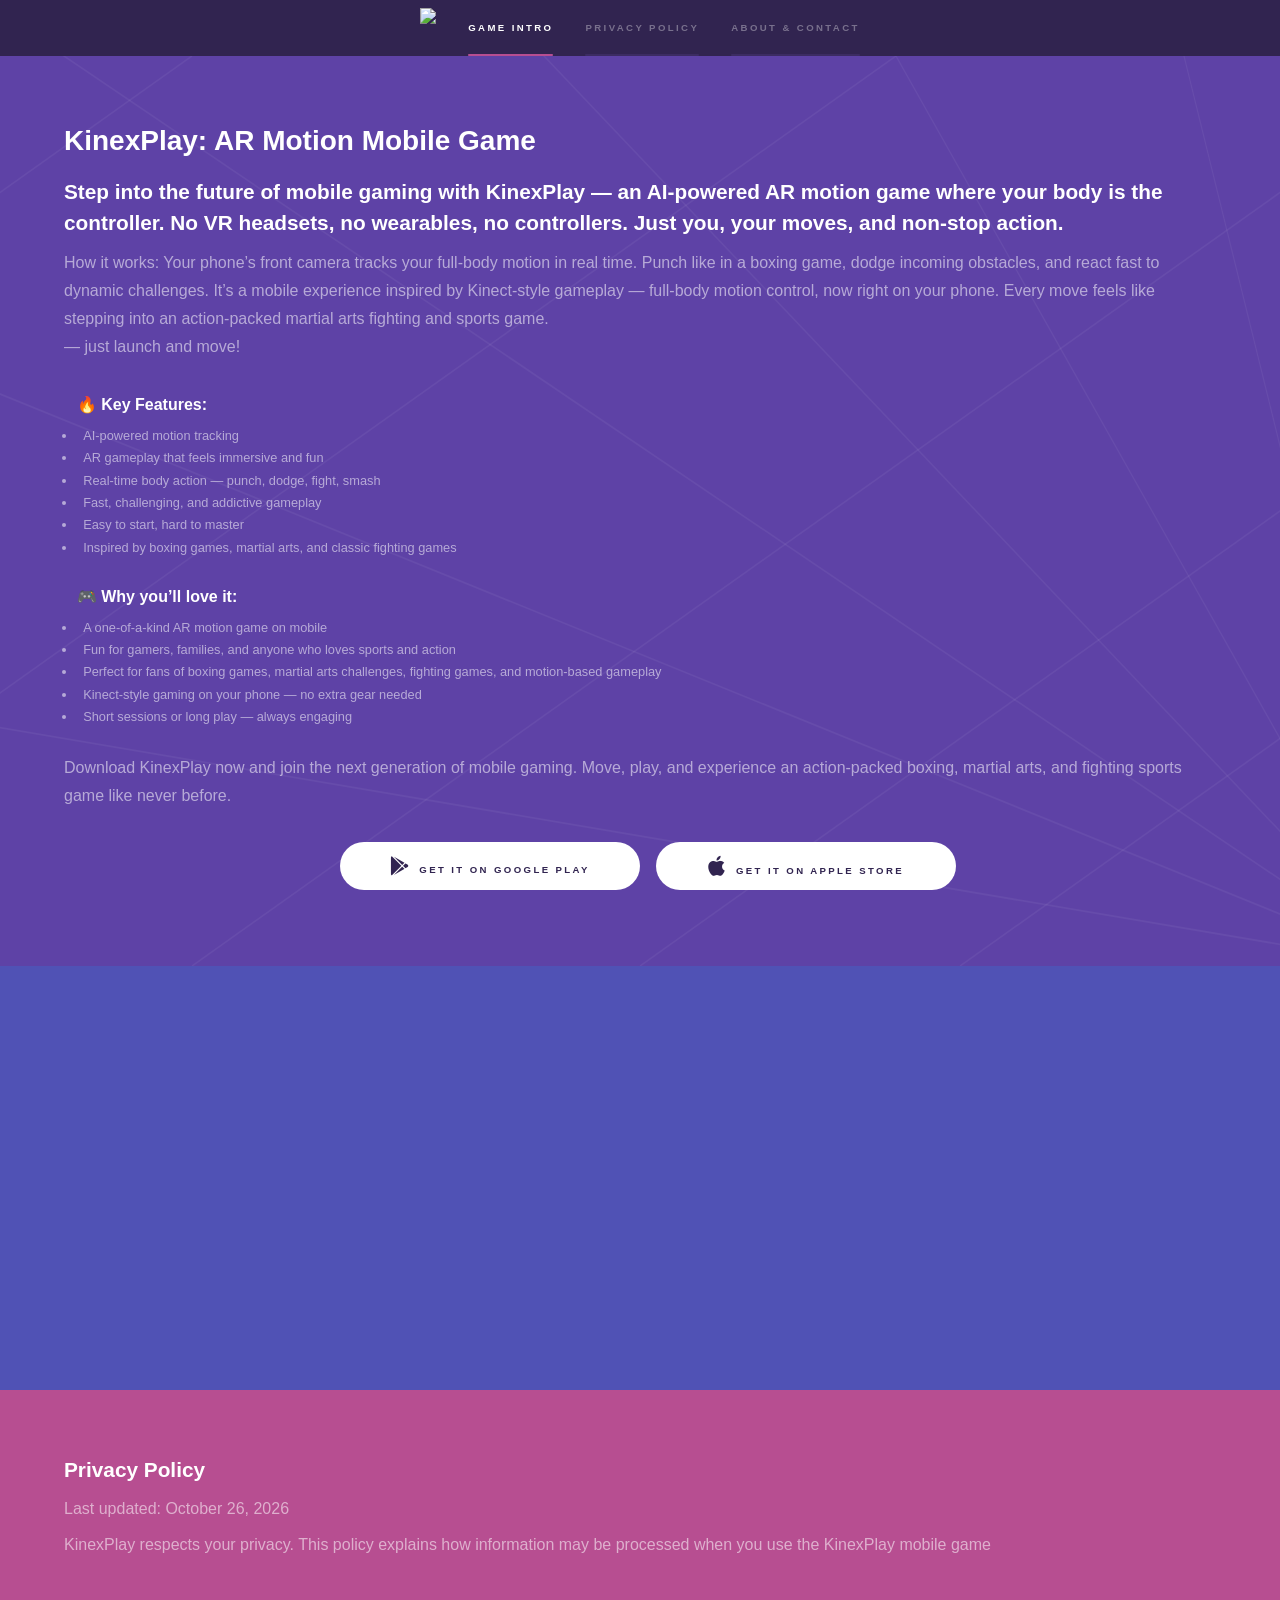
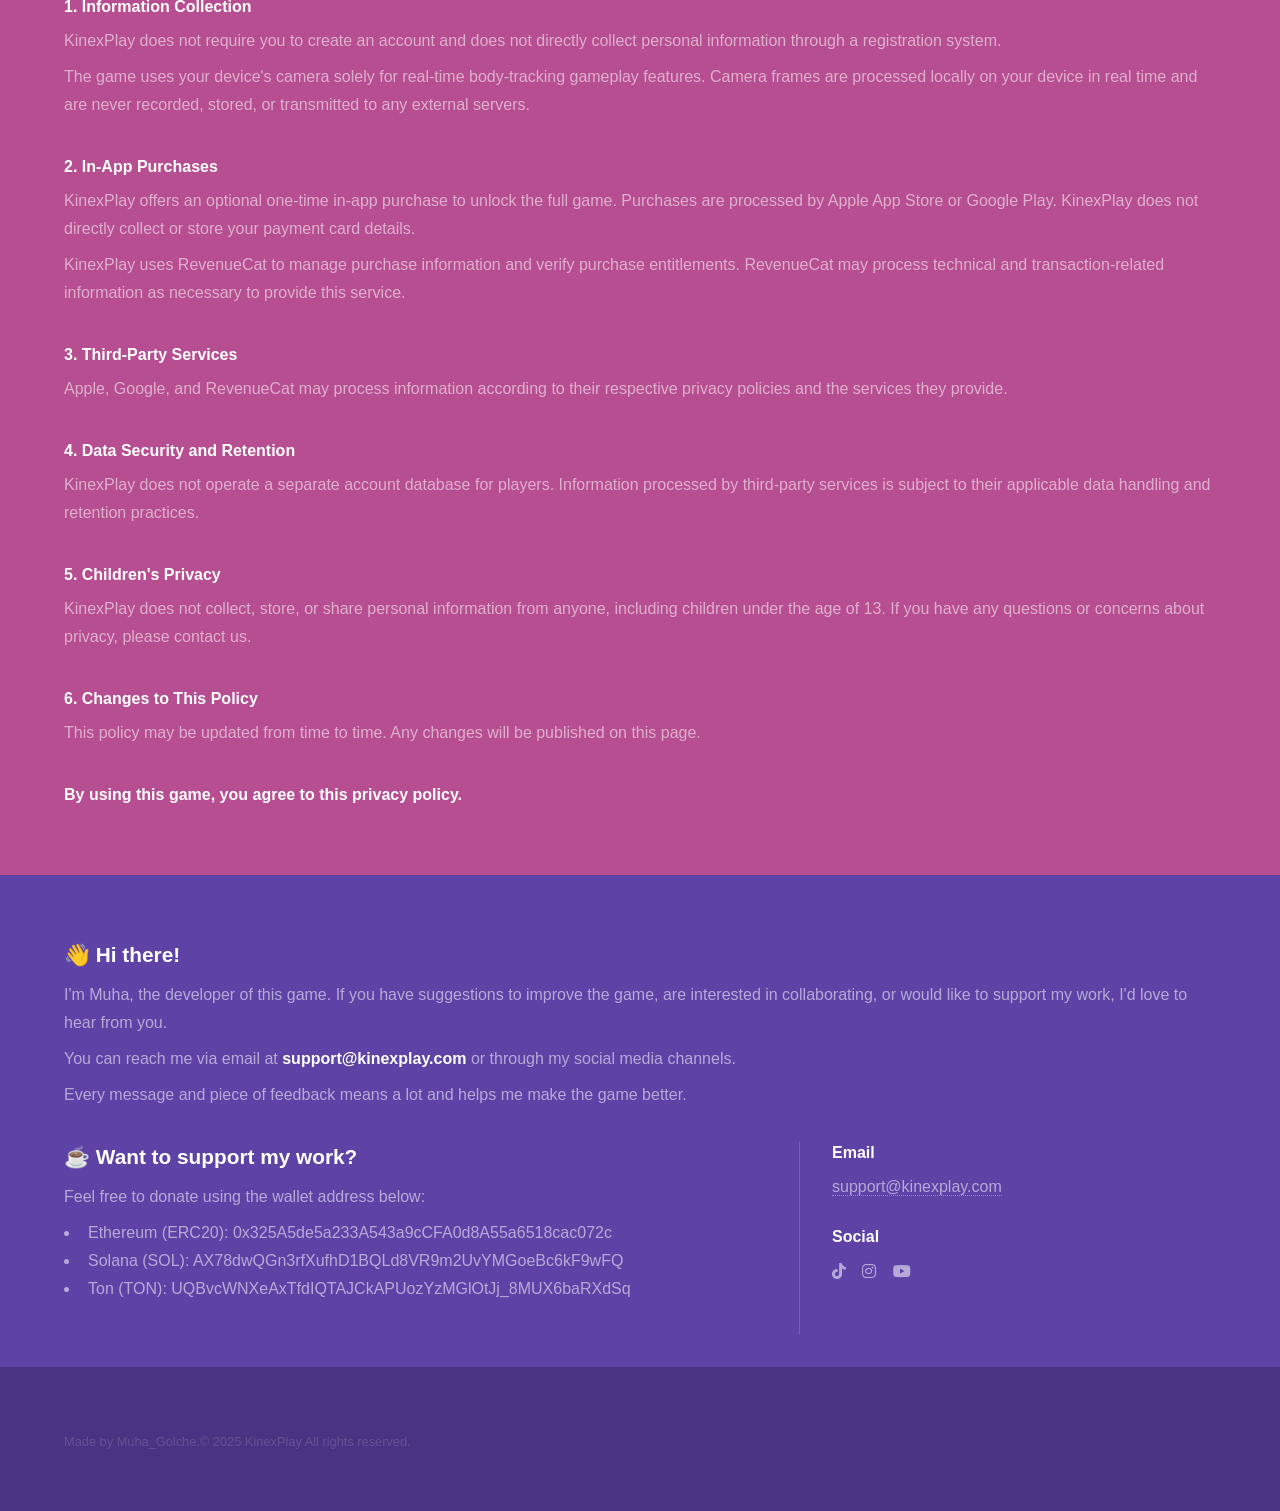
==== commit 7f198106: "Update index.html" ====
--- a/index.html
+++ b/index.html
@@ -122,12 +122,47 @@
 					<section id="privacy-policy" class="wrapper style3 ">
 						<div class="inner">
 							<h2>Privacy Policy</h2>
-							<p class="min">This game uses third-party services such as Google AdMob to show ads. These services may collect information such as your device ID, advertising ID, IP address, and app usage data in order to serve relevant ads.</p>
-							<p class="min">This information is used to improve ad relevance, measure performance, and support the free usage of the game.</p>
-							<p class="min">We do not store or share any personal information directly.</p>
-							<p class="min">By using this game, you agree to this privacy policy.</p>
-							<br/>
-							<p>For more information, see <a target="_blank" href="https://policies.google.com/privacy">Google’s Privacy Policy</a>.</p>
+							<p class="min">Last updated: October 26, 2026</p>
+							<p class="min">KinexPlay respects your privacy. This policy explains how information may be processed
+								when you use the KinexPlay mobile game</p>
+							<br />
+							<h3>1. Information Collection</h3>
+			
+							<p class="min">KinexPlay does not require you to create an account and does not directly collect
+								personal information through a registration system.</p>
+							<p class="min">The game uses your device's camera solely for real-time body-tracking gameplay features.
+								Camera frames are processed locally on your device in real time and are never recorded, stored, or
+								transmitted to any external servers.</p>
+							<br />
+							<h3>2. In-App Purchases</h3>
+			
+							<p class="min">KinexPlay offers an optional one-time in-app purchase to unlock the full game. Purchases
+								are processed by Apple App Store or Google Play. KinexPlay does not directly collect or store your
+								payment card details.</p>
+							<p class="min">KinexPlay uses RevenueCat to manage purchase information and verify purchase
+								entitlements. RevenueCat may process technical and transaction-related information as necessary to
+								provide this service.</p>
+							<br />
+							<h3>3. Third-Party Services</h3>
+							<p class="min">Apple, Google, and RevenueCat may process information according to their respective
+								privacy policies and the services they provide.</p>
+							<br />
+							<h3>4. Data Security and Retention</h3>
+			
+							<p class="min">KinexPlay does not operate a separate account database for players. Information processed
+								by third-party services is subject to their applicable data handling and retention practices.</p>
+							<br />
+							<h3>5. Children's Privacy</h3>
+							<p class="min">KinexPlay does not collect, store, or share personal information from anyone, including
+								children under the age of 13. If you have any questions or concerns about privacy, please contact
+								us.</p>
+							<br />
+							<h3>6. Changes to This Policy</h3>
+							<p class="min">This policy may be updated from time to time. Any changes will be published on this page.
+							</p>
+							<br />
+							<h4 class="min">By using this game, you agree to this privacy policy.</h4>
+							<br />
 						</div>
 					</section>
 
@@ -198,4 +233,4 @@
 			<script src="assets/js/main.js"></script>
 
 	</body>
-</html>+</html>
